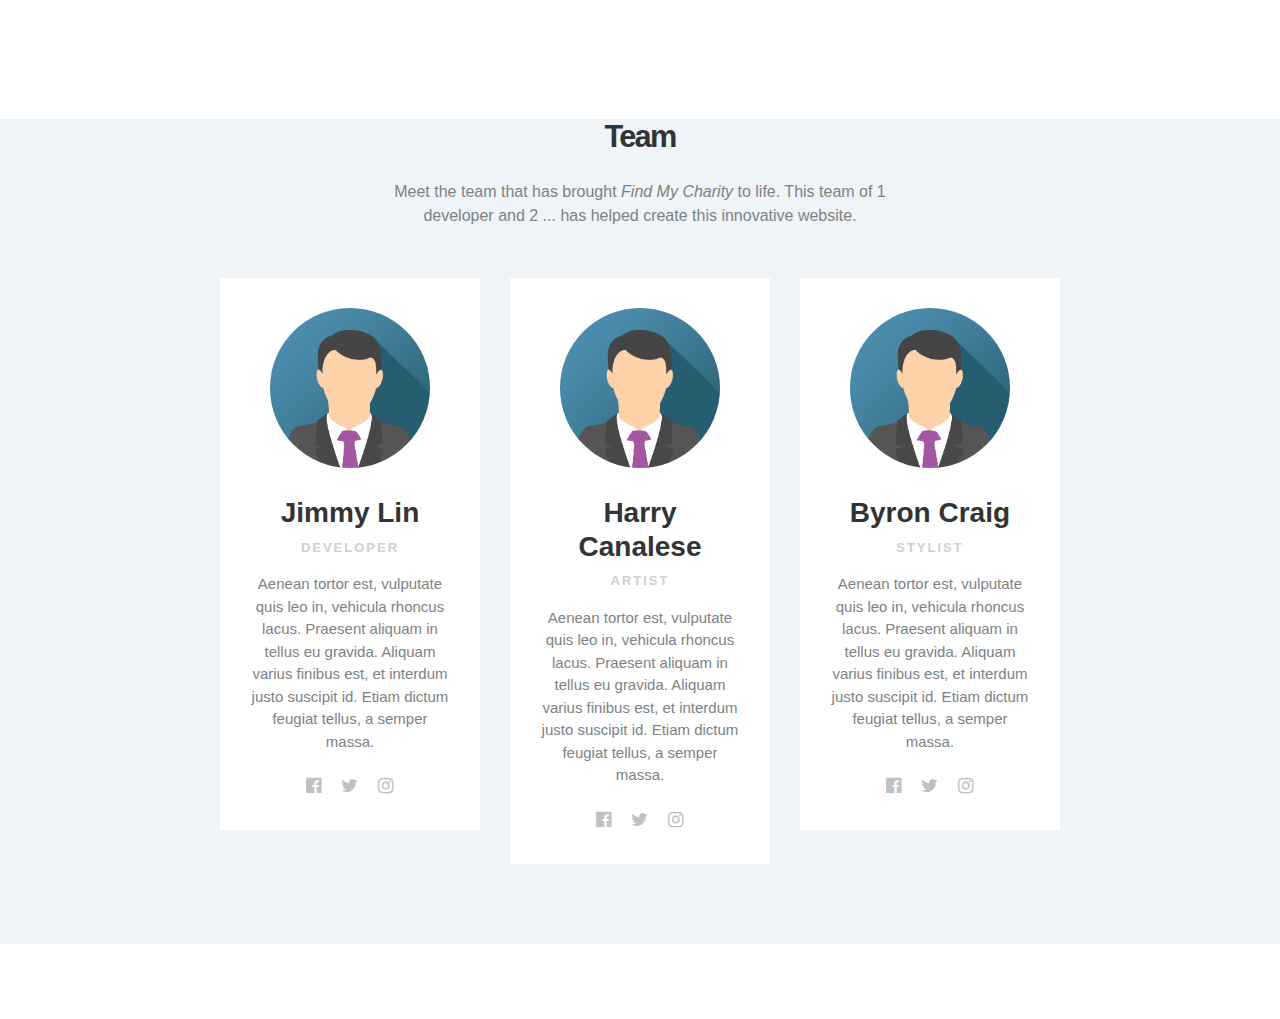
==== about_us.html @ 03f74d99 "updated" ====
<!DOCTYPE html>
<html lang="en">

<head>
    <meta charset="utf-8">
    <meta name="viewport" content="width=device-width, initial-scale=1.0, shrink-to-fit=no">
    <title>Find My Charity</title>
    <meta name="description" content="Look up local charities in your area with the click of a button! ">
    <link rel="icon" type="image/png" sizes="59x59" href="assets/img/circle-cropped.png">
    <link rel="icon" type="image/png" sizes="59x59" href="assets/img/circle-cropped.png">
    <link rel="icon" type="image/png" sizes="59x59" href="assets/img/circle-cropped.png">
    <link rel="icon" type="image/png" sizes="59x59" href="assets/img/circle-cropped.png">
    <link rel="icon" type="image/png" sizes="59x59" href="assets/img/circle-cropped.png">
    <link rel="stylesheet" href="assets/bootstrap/css/bootstrap.min.css">
    <link rel="stylesheet" href="assets/fonts/font-awesome.min.css">
    <link rel="stylesheet" href="assets/css/Navigation-Clean.css">
    <link rel="stylesheet" href="assets/css/styles.css">
    <link rel="stylesheet" href="assets/css/Team-Boxed.css">
<!-- Global site tag (gtag.js) - Google Analytics -->
<script async src="https://www.googletagmanager.com/gtag/js?id=G-RFL9KMQYBG"></script>
<script>
  window.dataLayer = window.dataLayer || [];
  function gtag(){dataLayer.push(arguments);}
  gtag('js', new Date());

  gtag('config', 'G-RFL9KMQYBG');
</script>
<meta name=”keywords” content=”find my charity, Find my charity, charity, charity near me, charity searcher, https://jlin137-dev.github.io/, charities, help finding charities, what charities to donate to, how to donate to charity, charities near me, locate charity, located charities” />
</head>

<body>
    <section class="team-boxed">
        <div class="container">
            <div class="intro">
                <h1 class="text-center">Team </h1>
                <p class="text-center">Meet the team that has brought <em>Find My Charity</em> to life. This team of 1 developer and 2 ... has helped create this innovative website.</p>
            </div>
            <div class="row people">
                <div class="col-md-6 col-lg-4 item">
                    <div class="box"><img class="rounded-circle" src="assets/img/img_avatar.png">
                        <h3 class="name">Jimmy Lin</h3>
                        <p class="title">Developer</p>
                        <p class="description">Aenean tortor est, vulputate quis leo in, vehicula rhoncus lacus. Praesent aliquam in tellus eu gravida. Aliquam varius finibus est, et interdum justo suscipit id. Etiam dictum feugiat tellus, a semper massa. </p>
                        <div class="social"><a href="#"><i class="fa fa-facebook-official"></i></a><a href="#"><i class="fa fa-twitter"></i></a><a href="#"><i class="fa fa-instagram"></i></a></div>
                    </div>
                </div>
                <div class="col-md-6 col-lg-4 item">
                    <div class="box"><img class="rounded-circle" src="assets/img/img_avatar.png">
                        <h3 class="name">Harry Canalese</h3>
                        <p class="title">Artist</p>
                        <p class="description">Aenean tortor est, vulputate quis leo in, vehicula rhoncus lacus. Praesent aliquam in tellus eu gravida. Aliquam varius finibus est, et interdum justo suscipit id. Etiam dictum feugiat tellus, a semper massa. </p>
                        <div class="social"><a href="#"><i class="fa fa-facebook-official"></i></a><a href="#"><i class="fa fa-twitter"></i></a><a href="#"><i class="fa fa-instagram"></i></a></div>
                    </div>
                </div>
                <div class="col-md-6 col-lg-4 item">
                    <div class="box"><img class="rounded-circle" src="assets/img/img_avatar.png">
                        <h3 class="name">Byron Craig</h3>
                        <p class="title">Stylist</p>
                        <p class="description">Aenean tortor est, vulputate quis leo in, vehicula rhoncus lacus. Praesent aliquam in tellus eu gravida. Aliquam varius finibus est, et interdum justo suscipit id. Etiam dictum feugiat tellus, a semper massa. </p>
                        <div class="social"><a href="#"><i class="fa fa-facebook-official"></i></a><a href="#"><i class="fa fa-twitter"></i></a><a href="#"><i class="fa fa-instagram"></i></a></div>
                    </div>
                </div>
            </div>
        </div>
    </section>
    <script src="assets/js/jquery.min.js"></script>
    <script src="assets/bootstrap/js/bootstrap.min.js"></script>
    <script src="assets/js/index.js"></script>
</body>

</html>
---- assets/css/Navigation-Clean.css ----
.navigation-clean {
  background: #fff;
  padding-top: .75rem;
  padding-bottom: .75rem;
  color: #333;
  border-radius: 0;
  box-shadow: none;
  border: none;
  margin-bottom: 0;
}

@media (min-width:768px) {
  .navigation-clean {
    padding-top: 1rem;
    padding-bottom: 1rem;
  }
}

.navigation-clean .navbar-brand {
  font-weight: bold;
  color: inherit;
}

.navigation-clean .navbar-brand:hover {
  color: #222;
}

.navigation-clean .navbar-toggler {
  border-color: #ddd;
}

.navigation-clean .navbar-toggler:hover, .navigation-clean .navbar-toggler:focus {
  background: none;
}

.navigation-clean .navbar-toggler {
  color: #888;
}

.navigation-clean .navbar-collapse, .navigation-clean .form-inline {
  border-top-color: #ddd;
}

.navigation-clean.navbar-light .navbar-nav .nav-link.active, .navigation-clean.navbar-light .navbar-nav .nav-link.active:focus, .navigation-clean.navbar-light .navbar-nav .nav-link.active:hover {
  color: #8f8f8f;
  box-shadow: none;
  background: none;
  pointer-events: none;
}

.navigation-clean.navbar .navbar-nav .nav-link {
  padding-left: 18px;
  padding-right: 18px;
}

.navigation-clean.navbar-light .navbar-nav .nav-link {
  color: #465765;
}

.navigation-clean.navbar-light .navbar-nav .nav-link:focus, .navigation-clean.navbar-light .navbar-nav .nav-link:hover {
  color: #37434d !important;
  background-color: transparent;
}

.navigation-clean .navbar-nav > li > .dropdown-menu {
  margin-top: -5px;
  box-shadow: none;
  background-color: #fff;
  border-radius: 2px;
}

.navigation-clean .dropdown-menu .dropdown-item:focus, .navigation-clean .dropdown-menu .dropdown-item {
  line-height: 2;
  color: #37434d;
}

.navigation-clean .dropdown-menu .dropdown-item:focus, .navigation-clean .dropdown-menu .dropdown-item:hover {
  background: #eee;
  color: inherit;
}

.clock {
  position: absolute;
  top: 50%;
  left: 50%;
  transform: translateX(-50%) translateY(-50%);
  color: white;
  font-size: 60px;
  font-family: Calibri;
  letter-spacing: 7px;
}
---- assets/css/styles.css ----
html, body {
  font-family: 'Montserrat Alternates', sans-serif;
  color: #FFFFFF;
  width: 100%;
  max-width: 100%;
  height: 100%;
  padding: 0;
  margin: 0;
}

*, *:before, *:after {
  -webkit-tap-highlight-color: transparent;
  -webkit-tap-highlight-color: rgba(0,0,0,0);
  user-select: none;
  -webkit-user-select: none;
  -khtml-user-select: none;
  -moz-user-select: none;
  -ms-user-select: none;
  -o-user-select: none;
  box-sizing: border-box;
  -webkit-box-sizing: border-box;
  padding: 0;
  margin: 0;
}

a, a:visited, a:hover {
  color: inherit;
  text-decoration: none;
}

main {
  -webkit-animation: fadein linear 2s 1;
  -moz-animation: fadein linear 2s 1;
  -o-animation: fadein linear 2s 1;
  -ms-animation: fadein linear 2s 1;
  animation: fadein 2s 1;
  position: absolute;
  top: 0;
  left: 0;
  margin: 0 auto;
  padding: 0 26px;
  width: 100%;
  height: 100%;
  background: rgba(154,57,163,1);
  background: -moz-linear-gradient(-45deg, rgba(154,57,163,1) 0%, rgba(65,103,168,1) 100%);
  background: -webkit-gradient(left top, right bottom, color-stop(0%, rgba(154,57,163,1)), color-stop(100%, rgba(65,103,168,1)));
  background: -webkit-linear-gradient(-45deg, rgba(154,57,163,1) 0%, rgba(65,103,168,1) 100%);
  background: -o-linear-gradient(-45deg, rgba(154,57,163,1) 0%, rgba(65,103,168,1) 100%);
  background: -ms-linear-gradient(-45deg, rgba(154,57,163,1) 0%, rgba(65,103,168,1) 100%);
  background: linear-gradient(135deg, rgba(154,57,163,1) 0%, rgba(65,103,168,1) 100%);
  filter: progid:DXImageTransform.Microsoft.gradient( startColorstr='#9a39a3', endColorstr='#4167a8', GradientType=1 );
}

h1 {
  display: block;
  margin: 0 auto 25px auto;
  text-align: center;
  font-size: 1.92em;
  font-weight: 600;
  letter-spacing: -0.055em;
}

h2 {
  display: block;
  margin: 0 auto 60px auto;
  text-align: center;
  font-weight: 400;
  font-size: 1.25em;
  letter-spacing: -0.015em;
}

.container {
  position: relative;
  margin: calc(75px + 2vh + 2vw) auto 0 auto;
  padding: 0;
  width: 100%;
  max-width: 840px;
}

.search-box {
  -webkit-animation: floatin linear 1s 1;
  -moz-animation: floatin linear 1s 1;
  -o-animation: floatin linear 1s 1;
  -ms-animation: floatin linear 1s 1;
  animation: floatin 1s 1;
  position: relative;
  width: 100%;
  max-width: 360px;
  height: 60px;
  border-radius: 120px;
  margin: 0 auto;
}

.search-icon, .go-icon {
  position: absolute;
  top: 0;
  height: 60px;
  width: 86px;
  line-height: 61px;
  text-align: center;
}

.search-icon {
  left: 0;
  pointer-events: none;
  font-size: 1.22em;
  will-change: transform;
  transform: rotate(0deg);
  -webkit-transform: rotate(0deg);
  -moz-transform: rotate(0deg);
  -o-transform: rotate(0deg);
  transform-origin: center center;
  -webkit-transform-origin: center center;
  -moz-transform-origin: center center;
  -o-transform-origin: center center;
  transition: transform 400ms 220ms cubic-bezier(0.190, 1.000, 0.220, 1.000);
  -webkit-transition: transform 400ms 220ms cubic-bezier(0.190, 1.000, 0.220, 1.000);
  -moz-transition: transform 400ms 220ms cubic-bezier(0.190, 1.000, 0.220, 1.000);
  -o-transition: transform 400ms 220ms cubic-bezier(0.190, 1.000, 0.220, 1.000);
}

.si-rotate {
  transform: rotate(45deg);
  -webkit-transform: rotate(45deg);
  -moz-transform: rotate(45deg);
  -o-transform: rotate(0deg);
}

.go-icon {
  right: 0;
  pointer-events: none;
  font-size: 1.38em;
  will-change: opacity;
  cursor: default;
  opacity: 0;
  transform: rotate(45deg);
  -webkit-transform: rotate(45deg);
  -moz-transform: rotate(45deg);
  -o-transform: rotate(45deg);
  transition: opacity 190ms ease-out, transform 260ms cubic-bezier(0.190, 1.000, 0.220, 1.000);
  -webkit-transition: opacity 190ms ease-out, transform 260ms cubic-bezier(0.190, 1.000, 0.220, 1.000);
  -moz-transition: opacity 190ms ease-out, transform 260ms cubic-bezier(0.190, 1.000, 0.220, 1.000);
  -o-transition: opacity 190ms ease-out, transform 260ms cubic-bezier(0.190, 1.000, 0.220, 1.000);
}

.go-in {
  opacity: 1;
  pointer-events: all;
  cursor: pointer;
  transform: rotate(0);
  -webkit-transform: rotate(0);
  -moz-transform: rotate(0);
  -o-transform: rotate(0);
  transition: opacity 190ms ease-out, transform 260ms 20ms cubic-bezier(0.190, 1.000, 0.220, 1.000);
  -webkit-transition: opacity 190ms ease-out, transform 260ms 20ms cubic-bezier(0.190, 1.000, 0.220, 1.000);
  -moz-transition: opacity 190ms ease-out, transform 260ms 20ms cubic-bezier(0.190, 1.000, 0.220, 1.000);
  -o-transition: opacity 190ms ease-out, transform 260ms 20ms cubic-bezier(0.190, 1.000, 0.220, 1.000);
}

.search-border {
  display: block;
  width: 100%;
  max-width: 360px;
  height: 60px;
}

.border {
  fill: none;
  stroke: #FFFFFF;
  stroke-width: 5;
  stroke-miterlimit: 10;
}

.border {
  stroke-dasharray: 740;
  stroke-dashoffset: 0;
  transition: stroke-dashoffset 400ms cubic-bezier(0.600, 0.040, 0.735, 0.990);
  -webkit-transition: stroke-dashoffset 400ms cubic-bezier(0.600, 0.040, 0.735, 0.990);
  -moz-transition: stroke-dashoffset 400ms cubic-bezier(0.600, 0.040, 0.735, 0.990);
  -o-transition: stroke-dashoffset 400ms cubic-bezier(0.600, 0.040, 0.735, 0.990);
}

.border-searching .border {
  stroke-dasharray: 740;
  stroke-dashoffset: 459;
  transition: stroke-dashoffset 650ms cubic-bezier(0.755, 0.150, 0.205, 1.000);
  -webkit-transition: stroke-dashoffset 650ms cubic-bezier(0.755, 0.150, 0.205, 1.000);
  -moz-transition: stroke-dashoffset 650ms cubic-bezier(0.755, 0.150, 0.205, 1.000);
  -o-transition: stroke-dashoffset 650ms cubic-bezier(0.755, 0.150, 0.205, 1.000);
}

#search {
  font-family: 'Montserrat Alternates', sans-serif;
  position: absolute;
  top: 0;
  left: 0;
  width: 100%;
  height: 100%;
  border-radius: 120px;
  border: none;
  background: rgba(255,255,255,0);
  padding: 0 68px 0 68px;
  color: #FFFFFF;
  font-size: 1.32em;
  font-weight: 400;
  letter-spacing: -0.015em;
  outline: none;
}

#search::-webkit-input-placeholder {
  color: #FFFFFF;
}

#search::-moz-placeholder {
  color: #FFFFFF;
}

#search:-ms-input-placeholder {
  color: #FFFFFF;
}

#search:-moz-placeholder {
  color: #FFFFFF;
}

#search::-moz-selection {
  color: #FFFFFF;
  background: rgba(0,0,0,0.25);
}

#search::selection {
  color: #FFFFFF;
  background: rgba(0,0,0,0.25);
}

.title {
  font-size: 5em;
}

@keyframes fadein {
  from {
    opacity: 0;
  }
  to {
    opacity: 1;
  }
}

@keyframes floatin {
  from {
    top: 150px;
  }
  to {
    top: 0px;
  }
}

#logo {
  width: 10vh;
}
---- assets/css/Team-Boxed.css ----
.team-boxed {
  color: #313437;
  background-color: #eef4f7;
}

.team-boxed p {
  color: #7d8285;
}

.team-boxed h2 {
  font-weight: bold;
  margin-bottom: 40px;
  padding-top: 40px;
  color: inherit;
}

@media (max-width:767px) {
  .team-boxed h2 {
    margin-bottom: 25px;
    padding-top: 25px;
    font-size: 24px;
  }
}

.team-boxed .intro {
  font-size: 16px;
  max-width: 500px;
  margin: 0 auto;
}

.team-boxed .intro p {
  margin-bottom: 0;
}

.team-boxed .people {
  padding: 50px 0;
}

.team-boxed .item {
  text-align: center;
}

.team-boxed .item .box {
  text-align: center;
  padding: 30px;
  background-color: #fff;
  margin-bottom: 30px;
}

.team-boxed .item .name {
  font-weight: bold;
  margin-top: 28px;
  margin-bottom: 8px;
  color: inherit;
}

.team-boxed .item .title {
  text-transform: uppercase;
  font-weight: bold;
  color: #d0d0d0;
  letter-spacing: 2px;
  font-size: 13px;
}

.team-boxed .item .description {
  font-size: 15px;
  margin-top: 15px;
  margin-bottom: 20px;
}

.team-boxed .item img {
  max-width: 160px;
}

.team-boxed .social {
  font-size: 18px;
  color: #a2a8ae;
}

.team-boxed .social a {
  color: inherit;
  margin: 0 10px;
  display: inline-block;
  opacity: 0.7;
}

.team-boxed .social a:hover {
  opacity: 1;
}
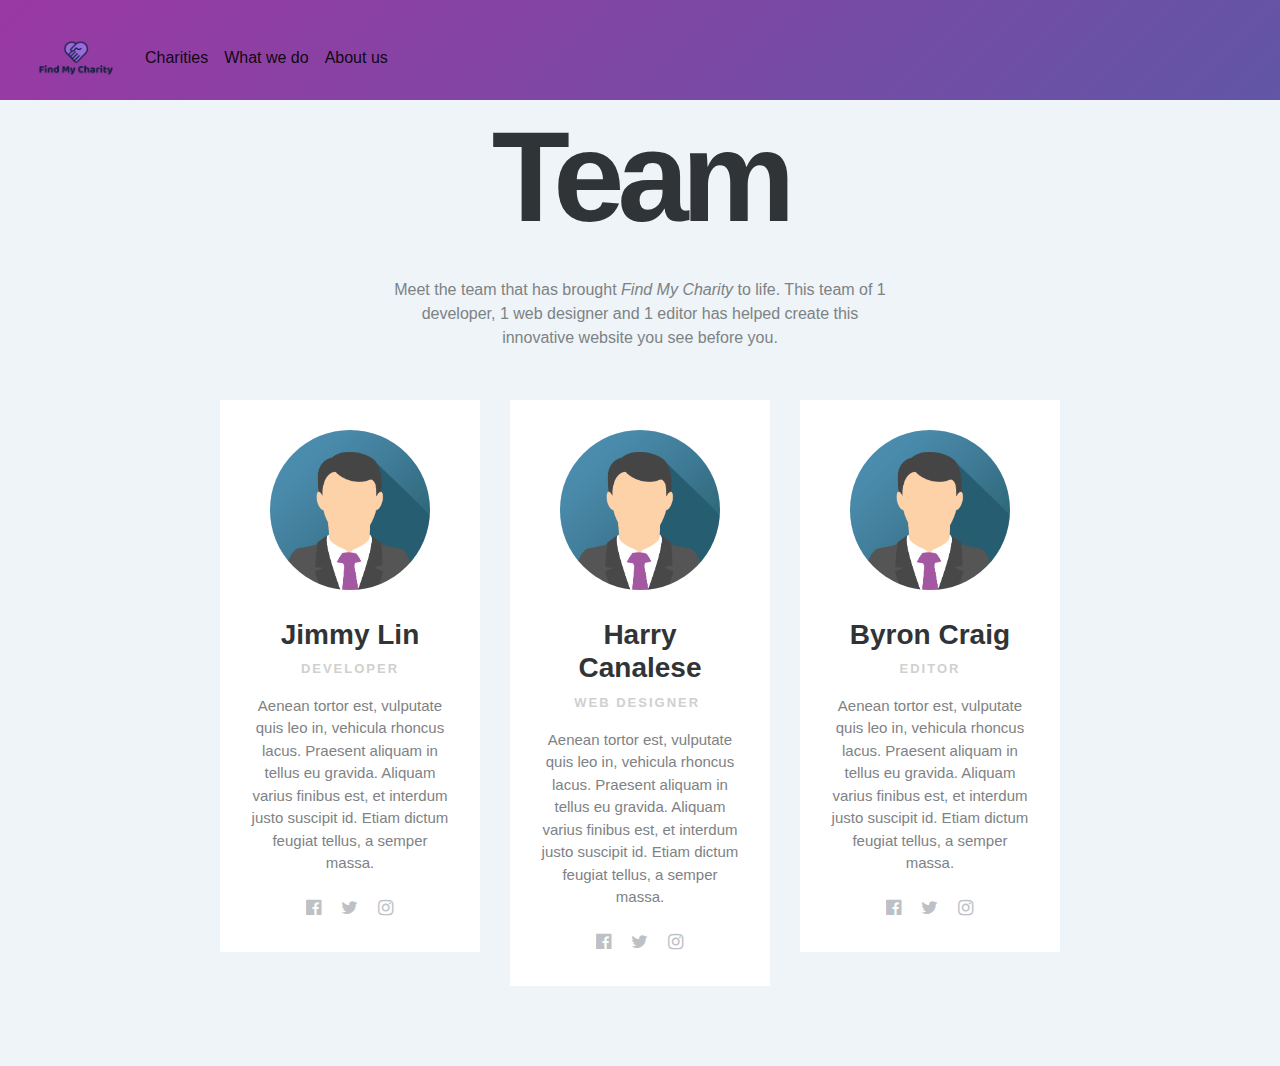
==== commit 1bb55a0e: "added to template of charties page and fixed up clock" ====
--- a/about_us.html
+++ b/about_us.html
@@ -5,7 +5,7 @@
     <meta charset="utf-8">
     <meta name="viewport" content="width=device-width, initial-scale=1.0, shrink-to-fit=no">
     <title>Find My Charity</title>
-    <meta name="description" content="Look up local charities in your area with the click of a button! ">
+    <meta name="description" content="Look up charities with the click of a button! Discover charities, support charities and learn how you can help!">
     <link rel="icon" type="image/png" sizes="59x59" href="assets/img/circle-cropped.png">
     <link rel="icon" type="image/png" sizes="59x59" href="assets/img/circle-cropped.png">
     <link rel="icon" type="image/png" sizes="59x59" href="assets/img/circle-cropped.png">
@@ -13,9 +13,7 @@
     <link rel="icon" type="image/png" sizes="59x59" href="assets/img/circle-cropped.png">
     <link rel="stylesheet" href="assets/bootstrap/css/bootstrap.min.css">
     <link rel="stylesheet" href="assets/fonts/font-awesome.min.css">
-    <link rel="stylesheet" href="assets/css/Navigation-Clean.css">
-    <link rel="stylesheet" href="assets/css/styles.css">
-    <link rel="stylesheet" href="assets/css/Team-Boxed.css">
+    <link rel="stylesheet" href="assets/css/styles.min.css">
 <!-- Global site tag (gtag.js) - Google Analytics -->
 <script async src="https://www.googletagmanager.com/gtag/js?id=G-RFL9KMQYBG"></script>
 <script>
@@ -28,12 +26,22 @@
 <meta name=”keywords” content=”find my charity, Find my charity, charity, charity near me, charity searcher, https://jlin137-dev.github.io/, charities, help finding charities, what charities to donate to, how to donate to charity, charities near me, locate charity, located charities” />
 </head>
 
-<body>
+<body><nav class="navbar navbar-light navbar-expand-md" style="z-index:101;">
+    <div class="container-fluid"><a class="navbar-brand" href="#"><img id="logo" src="assets/img/logo.png" /></a><button data-toggle="collapse" data-target="#navcol-1" class="navbar-toggler"><span class="sr-only">Toggle navigation</span><span class="navbar-toggler-icon"></span></button>
+        <div class="collapse navbar-collapse" id="navcol-1">
+            <ul class="navbar-nav">
+                <li class="nav-item"><a class="nav-link active" href="#">Charities</a></li>
+                <li class="nav-item"><a class="nav-link active" href="#">What we do</a></li>
+                <li class="nav-item active"><a class="nav-link" href="about_us.html">About us</a></li>
+            </ul>
+        </div>
+    </div>
+</nav>
     <section class="team-boxed">
         <div class="container">
             <div class="intro">
-                <h1 class="text-center">Team </h1>
-                <p class="text-center">Meet the team that has brought <em>Find My Charity</em> to life. This team of 1 developer and 2 ... has helped create this innovative website.</p>
+                <h1 class="text-center" id="center-text">Team </h1>
+                <p class="text-center">Meet the team that has brought <em>Find My Charity</em> to life. This team of 1 developer, 1 web designer and 1 editor has helped create this innovative website you see before you.</p>
             </div>
             <div class="row people">
                 <div class="col-md-6 col-lg-4 item">
@@ -47,7 +55,7 @@
                 <div class="col-md-6 col-lg-4 item">
                     <div class="box"><img class="rounded-circle" src="assets/img/img_avatar.png">
                         <h3 class="name">Harry Canalese</h3>
-                        <p class="title">Artist</p>
+                        <p class="title">Web DESIGNER&nbsp;</p>
                         <p class="description">Aenean tortor est, vulputate quis leo in, vehicula rhoncus lacus. Praesent aliquam in tellus eu gravida. Aliquam varius finibus est, et interdum justo suscipit id. Etiam dictum feugiat tellus, a semper massa. </p>
                         <div class="social"><a href="#"><i class="fa fa-facebook-official"></i></a><a href="#"><i class="fa fa-twitter"></i></a><a href="#"><i class="fa fa-instagram"></i></a></div>
                     </div>
@@ -55,17 +63,17 @@
                 <div class="col-md-6 col-lg-4 item">
                     <div class="box"><img class="rounded-circle" src="assets/img/img_avatar.png">
                         <h3 class="name">Byron Craig</h3>
-                        <p class="title">Stylist</p>
+                        <p class="title">Editor</p>
                         <p class="description">Aenean tortor est, vulputate quis leo in, vehicula rhoncus lacus. Praesent aliquam in tellus eu gravida. Aliquam varius finibus est, et interdum justo suscipit id. Etiam dictum feugiat tellus, a semper massa. </p>
                         <div class="social"><a href="#"><i class="fa fa-facebook-official"></i></a><a href="#"><i class="fa fa-twitter"></i></a><a href="#"><i class="fa fa-instagram"></i></a></div>
                     </div>
                 </div>
             </div>
         </div>
-    </section>
+    </section><main style="z-index:100;"></main>
     <script src="assets/js/jquery.min.js"></script>
     <script src="assets/bootstrap/js/bootstrap.min.js"></script>
-    <script src="assets/js/index.js"></script>
+    <script src="assets/js/script.min.js"></script>
 </body>
 
 </html>--- a/assets/css/styles.min.css
+++ b/assets/css/styles.min.css
@@ -0,0 +1 @@
+.highlight-phone{color:#313437;background-color:#eef4f7;padding:50px 0 55px;overflow:hidden}.highlight-phone p,.team-boxed p{color:#7d8285}.highlight-phone h2{font-weight:700;margin-bottom:35px;line-height:1.5;padding-top:0;margin-top:0;color:inherit}.highlight-phone .intro{font-size:18px;max-width:500px;line-height:1.5}.highlight-phone .intro p{margin-bottom:35px}.highlight-phone .intro .btn{padding:16px 32px;border:none;background:0 0;box-shadow:none;text-shadow:none;opacity:.9;text-transform:uppercase;font-weight:700;font-size:13px;letter-spacing:.4px;line-height:1}.highlight-phone .intro .btn:hover,.team-boxed .social a:hover{opacity:1}.highlight-phone .intro .btn:active{transform:translateY(1px)}.highlight-phone .intro .btn-primary{background-color:#055ada;color:#fff}.highlight-phone .phone-mockup{position:relative;max-width:260px;margin-top:-30px;margin-bottom:-230px;transform:rotate(-15deg)}.highlight-phone .phone-mockup img.device{width:100%;height:auto}.highlight-phone .phone-mockup .screen{position:absolute;width:94%;height:91%;top:1%;left:3%;border:1px solid #444;border-radius:20px;overflow:hidden;background:url(../../assets/img/screen-content-phone.jpg) center/cover;z-index:-1}.highlight-phone .phone-mockup .screen:before{content:'';background-color:#fff;position:absolute;width:70%;height:140%;top:-6%;right:-60%;transform:rotate(-19deg);opacity:.2}#center-text{font-size:8em}.navigation-clean{background:#fff;padding-top:.75rem;padding-bottom:.75rem;color:#333;border-radius:0;box-shadow:none;border:none;margin-bottom:0}@media (min-width:768px){.navigation-clean{padding-top:1rem;padding-bottom:1rem}}.navigation-clean .navbar-brand{font-weight:700;color:inherit}.navigation-clean .navbar-brand:hover{color:#222}.navigation-clean .navbar-toggler{border-color:#ddd;color:#888}.navigation-clean .navbar-toggler:focus,.navigation-clean .navbar-toggler:hover{background:0 0}.navigation-clean .form-inline,.navigation-clean .navbar-collapse{border-top-color:#ddd}.navigation-clean.navbar-light .navbar-nav .nav-link.active,.navigation-clean.navbar-light .navbar-nav .nav-link.active:focus,.navigation-clean.navbar-light .navbar-nav .nav-link.active:hover{color:#8f8f8f;box-shadow:none;background:0 0;pointer-events:none}.navigation-clean.navbar .navbar-nav .nav-link{padding-left:18px;padding-right:18px}.navigation-clean.navbar-light .navbar-nav .nav-link{color:#465765}.navigation-clean.navbar-light .navbar-nav .nav-link:focus,.navigation-clean.navbar-light .navbar-nav .nav-link:hover{color:#37434d!important;background-color:transparent}.navigation-clean .navbar-nav>li>.dropdown-menu{margin-top:-5px;box-shadow:none;background-color:#fff;border-radius:2px}.navigation-clean .dropdown-menu .dropdown-item,.navigation-clean .dropdown-menu .dropdown-item:focus{line-height:2;color:#37434d}.navigation-clean .dropdown-menu .dropdown-item:focus,.navigation-clean .dropdown-menu .dropdown-item:hover{background:#eee;color:inherit}.clock{white-space:nowrap;position:absolute;top:10%;left:90%;transform:translateX(-50%) translateY(-50%);color:#fff;font-size:3em;font-family:Calibri;letter-spacing:7px}body,html{font-family:'Montserrat Alternates',sans-serif;color:#fff;width:100%;max-width:100%;height:100%;padding:0;margin:0}*,:after,:before{-webkit-tap-highlight-color:transparent;-webkit-tap-highlight-color:transparent;user-select:none;-webkit-user-select:none;-khtml-user-select:none;-moz-user-select:none;-ms-user-select:none;-o-user-select:none;box-sizing:border-box;-webkit-box-sizing:border-box;padding:0;margin:0}a,a:hover,a:visited{color:inherit;text-decoration:none}main{-webkit-animation:2s linear fadein;-moz-animation:2s linear fadein;-o-animation:2s linear fadein;-ms-animation:fadein linear 2s 1;animation:2s fadein;position:absolute;top:0;left:0;margin:0 auto;padding:0 26px;width:100%;height:100%;background:#9a39a3;background:-moz-linear-gradient(-45deg,#9a39a3 0,#4167a8 100%);background:-webkit-gradient(left top,right bottom,color-stop(0,#9a39a3),color-stop(100%,#4167a8));background:-webkit-linear-gradient(-45deg,#9a39a3 0,#4167a8 100%);background:-o-linear-gradient(-45deg,#9a39a3 0,#4167a8 100%);background:-ms-linear-gradient(-45deg,#9a39a3 0,#4167a8 100%);background:linear-gradient(135deg,#9a39a3 0,#4167a8 100%)}h1{display:block;margin:0 auto 25px;text-align:center;font-size:1.92em;font-weight:600;letter-spacing:-.055em}h2{display:block;margin:0 auto 60px;text-align:center;font-weight:400;font-size:1.25em;letter-spacing:-.015em}.container{position:relative;margin:calc(75px + 2vh + 2vw) auto 0;padding:0;width:100%;max-width:840px}.search-box{-webkit-animation:1s linear floatin;-moz-animation:1s linear floatin;-o-animation:1s linear floatin;-ms-animation:floatin linear 1s 1;animation:1s floatin;position:relative;width:100%;max-width:360px;height:60px;border-radius:120px;margin:0 auto}.go-icon,.search-icon{position:absolute;top:0;height:60px;width:86px;line-height:61px;text-align:center}.search-icon{left:0;pointer-events:none;font-size:1.22em;will-change:transform;transform:rotate(0);-webkit-transform:rotate(0);-moz-transform:rotate(0);-o-transform:rotate(0);transform-origin:center center;-webkit-transform-origin:center center;-moz-transform-origin:center center;-o-transform-origin:center center;transition:transform .4s cubic-bezier(.19,1,.22,1) 220ms;-webkit-transition:transform .4s cubic-bezier(.19,1,.22,1) 220ms;-moz-transition:transform .4s cubic-bezier(.19,1,.22,1) 220ms;-o-transition:transform .4s cubic-bezier(.19,1,.22,1) 220ms}.si-rotate{transform:rotate(45deg);-webkit-transform:rotate(45deg);-moz-transform:rotate(45deg);-o-transform:rotate(0)}.go-icon{right:0;pointer-events:none;font-size:1.38em;will-change:opacity;cursor:default;opacity:0;transform:rotate(45deg);-webkit-transform:rotate(45deg);-moz-transform:rotate(45deg);-o-transform:rotate(45deg);transition:opacity 190ms ease-out,transform 260ms cubic-bezier(.19,1,.22,1);-webkit-transition:opacity 190ms ease-out,transform 260ms cubic-bezier(.19,1,.22,1);-moz-transition:opacity 190ms ease-out,transform 260ms cubic-bezier(.19,1,.22,1);-o-transition:opacity 190ms ease-out,transform 260ms cubic-bezier(.19,1,.22,1)}.go-in{opacity:1;pointer-events:all;cursor:pointer;transform:rotate(0);-webkit-transform:rotate(0);-moz-transform:rotate(0);-o-transform:rotate(0);transition:opacity 190ms ease-out,transform 260ms cubic-bezier(.19,1,.22,1) 20ms;-webkit-transition:opacity 190ms ease-out,transform 260ms cubic-bezier(.19,1,.22,1) 20ms;-moz-transition:opacity 190ms ease-out,transform 260ms cubic-bezier(.19,1,.22,1) 20ms;-o-transition:opacity 190ms ease-out,transform 260ms cubic-bezier(.19,1,.22,1) 20ms}.search-border{display:block;width:100%;max-width:360px;height:60px}.border{fill:none;stroke:#fff;stroke-width:5;stroke-miterlimit:10;stroke-dasharray:740;stroke-dashoffset:0;transition:stroke-dashoffset .4s cubic-bezier(.6,.040,.735,.99);-webkit-transition:stroke-dashoffset .4s cubic-bezier(.6,.040,.735,.99);-moz-transition:stroke-dashoffset .4s cubic-bezier(.6,.040,.735,.99);-o-transition:stroke-dashoffset .4s cubic-bezier(.6,.040,.735,.99)}.border-searching .border{stroke-dasharray:740;stroke-dashoffset:459;transition:stroke-dashoffset 650ms cubic-bezier(.755,.15,.205,1);-webkit-transition:stroke-dashoffset 650ms cubic-bezier(.755,.15,.205,1);-moz-transition:stroke-dashoffset 650ms cubic-bezier(.755,.15,.205,1);-o-transition:stroke-dashoffset 650ms cubic-bezier(.755,.15,.205,1)}#search{font-family:'Montserrat Alternates',sans-serif;position:absolute;top:0;left:0;width:100%;height:100%;border-radius:120px;border:none;background:rgba(255,255,255,0);padding:0 68px;color:#fff;font-size:1.32em;font-weight:400;letter-spacing:-.015em;outline:0}#search::-webkit-input-placeholder{color:#fff}#search::-moz-placeholder{color:#fff}#search:-ms-input-placeholder{color:#fff}#search:-moz-placeholder{color:#fff}#search::-moz-selection{color:#fff;background:rgba(0,0,0,.25)}#search::selection{color:#fff;background:rgba(0,0,0,.25)}.title{font-size:5em}@keyframes fadein{from{opacity:0}to{opacity:1}}@keyframes floatin{from{top:150px}to{top:0}}#logo{width:10vh}.team-boxed{z-index:101;position:relative;top:-15vh;color:#313437;background-color:#eef4f7}.team-boxed h2{font-weight:700;margin-bottom:40px;padding-top:40px;color:inherit}@media (max-width:767px){.highlight-phone{text-align:center}.highlight-phone .intro{max-width:none}.team-boxed h2{margin-bottom:25px;padding-top:25px;font-size:24px}}.team-boxed .intro{position:relative;font-size:16px;max-width:500px;margin:0 auto}.team-boxed .intro p{margin-bottom:0}.team-boxed .people{padding:50px 0}.team-boxed .item{text-align:center}.team-boxed .item .box{text-align:center;padding:30px;background-color:#fff;margin-bottom:30px}.team-boxed .item .name{font-weight:700;margin-top:28px;margin-bottom:8px;color:inherit}.team-boxed .item .title{text-transform:uppercase;font-weight:700;color:#d0d0d0;letter-spacing:2px;font-size:13px}.team-boxed .item .description{font-size:15px;margin-top:15px;margin-bottom:20px}.team-boxed .item img{max-width:160px}.team-boxed .social{font-size:18px;color:#a2a8ae}.team-boxed .social a{color:inherit;margin:0 10px;display:inline-block;opacity:.7}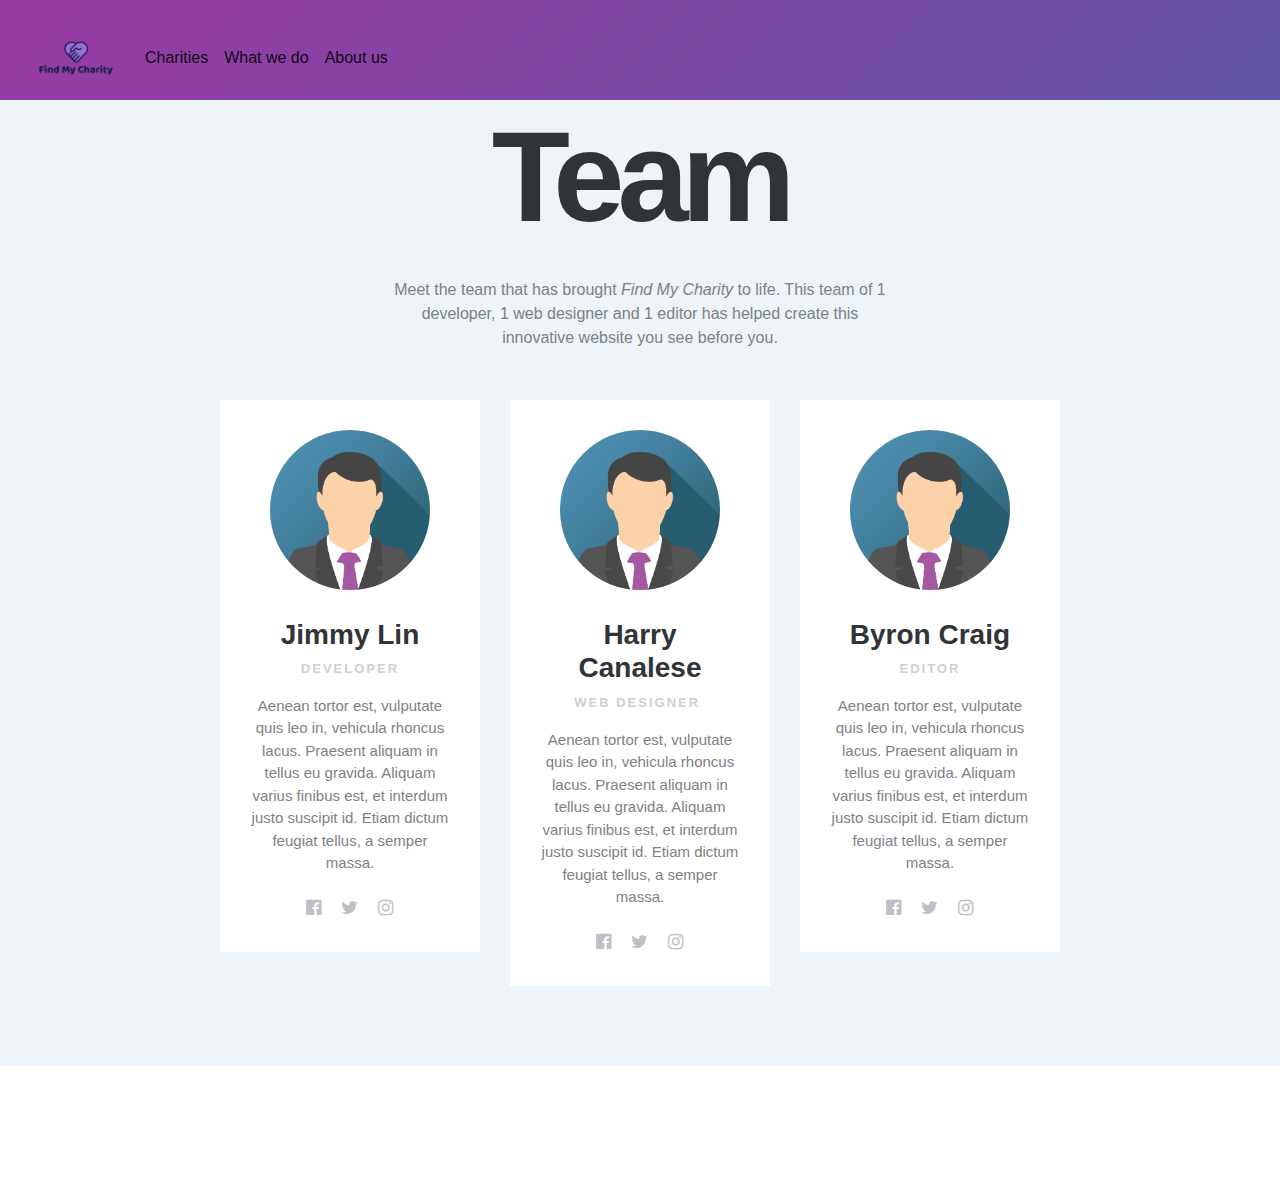
==== commit aa198d39: "updated" ====
--- a/about_us.html
+++ b/about_us.html
@@ -1,20 +1,4 @@
-<!DOCTYPE html>
-<html lang="en">
-
-<head>
-    <meta charset="utf-8">
-    <meta name="viewport" content="width=device-width, initial-scale=1.0, shrink-to-fit=no">
-    <title>Find My Charity</title>
-    <meta name="description" content="Look up charities with the click of a button! Discover charities, support charities and learn how you can help!">
-    <link rel="icon" type="image/png" sizes="59x59" href="assets/img/circle-cropped.png">
-    <link rel="icon" type="image/png" sizes="59x59" href="assets/img/circle-cropped.png">
-    <link rel="icon" type="image/png" sizes="59x59" href="assets/img/circle-cropped.png">
-    <link rel="icon" type="image/png" sizes="59x59" href="assets/img/circle-cropped.png">
-    <link rel="icon" type="image/png" sizes="59x59" href="assets/img/circle-cropped.png">
-    <link rel="stylesheet" href="assets/bootstrap/css/bootstrap.min.css">
-    <link rel="stylesheet" href="assets/fonts/font-awesome.min.css">
-    <link rel="stylesheet" href="assets/css/styles.min.css">
-<!-- Global site tag (gtag.js) - Google Analytics -->
+<!DOCTYPE html><html lang="en"><head><meta charset="utf-8"><meta name="viewport" content="width=device-width, initial-scale=1.0, shrink-to-fit=no"><title>Find My Charity</title><meta name="description" content="Look up charities with the click of a button! Discover charities, support charities and learn how you can help!"><link rel="icon" type="image/png" sizes="59x59" href="assets/img/circle-cropped.png"><link rel="icon" type="image/png" sizes="59x59" href="assets/img/circle-cropped.png"><link rel="icon" type="image/png" sizes="59x59" href="assets/img/circle-cropped.png"><link rel="icon" type="image/png" sizes="59x59" href="assets/img/circle-cropped.png"><link rel="icon" type="image/png" sizes="59x59" href="assets/img/circle-cropped.png"><link rel="stylesheet" href="https://cdnjs.cloudflare.com/ajax/libs/twitter-bootstrap/4.6.0/css/bootstrap.min.css"><link rel="stylesheet" href="https://cdnjs.cloudflare.com/ajax/libs/font-awesome/4.7.0/css/font-awesome.min.css"><link rel="stylesheet" href="assets/css/styles.min.css"><!-- Global site tag (gtag.js) - Google Analytics -->
 <script async src="https://www.googletagmanager.com/gtag/js?id=G-RFL9KMQYBG"></script>
 <script>
   window.dataLayer = window.dataLayer || [];
@@ -24,9 +8,7 @@
   gtag('config', 'G-RFL9KMQYBG');
 </script>
 <meta name=”keywords” content=”find my charity, Find my charity, charity, charity near me, charity searcher, https://jlin137-dev.github.io/, charities, help finding charities, what charities to donate to, how to donate to charity, charities near me, locate charity, located charities” />
-</head>
-
-<body><nav class="navbar navbar-light navbar-expand-md" style="z-index:101;">
+</head><body><nav class="navbar navbar-light navbar-expand-md" style="z-index:101;">
     <div class="container-fluid"><a class="navbar-brand" href="#"><img id="logo" src="assets/img/logo.png" /></a><button data-toggle="collapse" data-target="#navcol-1" class="navbar-toggler"><span class="sr-only">Toggle navigation</span><span class="navbar-toggler-icon"></span></button>
         <div class="collapse navbar-collapse" id="navcol-1">
             <ul class="navbar-nav">
@@ -36,44 +18,4 @@
             </ul>
         </div>
     </div>
-</nav>
-    <section class="team-boxed">
-        <div class="container">
-            <div class="intro">
-                <h1 class="text-center" id="center-text">Team </h1>
-                <p class="text-center">Meet the team that has brought <em>Find My Charity</em> to life. This team of 1 developer, 1 web designer and 1 editor has helped create this innovative website you see before you.</p>
-            </div>
-            <div class="row people">
-                <div class="col-md-6 col-lg-4 item">
-                    <div class="box"><img class="rounded-circle" src="assets/img/img_avatar.png">
-                        <h3 class="name">Jimmy Lin</h3>
-                        <p class="title">Developer</p>
-                        <p class="description">Aenean tortor est, vulputate quis leo in, vehicula rhoncus lacus. Praesent aliquam in tellus eu gravida. Aliquam varius finibus est, et interdum justo suscipit id. Etiam dictum feugiat tellus, a semper massa. </p>
-                        <div class="social"><a href="#"><i class="fa fa-facebook-official"></i></a><a href="#"><i class="fa fa-twitter"></i></a><a href="#"><i class="fa fa-instagram"></i></a></div>
-                    </div>
-                </div>
-                <div class="col-md-6 col-lg-4 item">
-                    <div class="box"><img class="rounded-circle" src="assets/img/img_avatar.png">
-                        <h3 class="name">Harry Canalese</h3>
-                        <p class="title">Web DESIGNER&nbsp;</p>
-                        <p class="description">Aenean tortor est, vulputate quis leo in, vehicula rhoncus lacus. Praesent aliquam in tellus eu gravida. Aliquam varius finibus est, et interdum justo suscipit id. Etiam dictum feugiat tellus, a semper massa. </p>
-                        <div class="social"><a href="#"><i class="fa fa-facebook-official"></i></a><a href="#"><i class="fa fa-twitter"></i></a><a href="#"><i class="fa fa-instagram"></i></a></div>
-                    </div>
-                </div>
-                <div class="col-md-6 col-lg-4 item">
-                    <div class="box"><img class="rounded-circle" src="assets/img/img_avatar.png">
-                        <h3 class="name">Byron Craig</h3>
-                        <p class="title">Editor</p>
-                        <p class="description">Aenean tortor est, vulputate quis leo in, vehicula rhoncus lacus. Praesent aliquam in tellus eu gravida. Aliquam varius finibus est, et interdum justo suscipit id. Etiam dictum feugiat tellus, a semper massa. </p>
-                        <div class="social"><a href="#"><i class="fa fa-facebook-official"></i></a><a href="#"><i class="fa fa-twitter"></i></a><a href="#"><i class="fa fa-instagram"></i></a></div>
-                    </div>
-                </div>
-            </div>
-        </div>
-    </section><main style="z-index:100;"></main>
-    <script src="assets/js/jquery.min.js"></script>
-    <script src="assets/bootstrap/js/bootstrap.min.js"></script>
-    <script src="assets/js/script.min.js"></script>
-</body>
-
-</html>+</nav><!-- Start: Team Boxed --><section class="team-boxed"><div class="container"><!-- Start: Intro --><div class="intro"><h1 class="text-center" id="center-text">Team </h1><p class="text-center">Meet the team that has brought <em>Find My Charity</em> to life. This team of 1 developer, 1 web designer and 1 editor has helped create this innovative website you see before you.</p></div><!-- End: Intro --><!-- Start: People --><div class="row people"><div class="col-md-6 col-lg-4 item"><div class="box"><img class="rounded-circle" src="assets/img/img_avatar.png"><h3 class="name">Jimmy Lin</h3><p class="title">Developer</p><p class="description">Aenean tortor est, vulputate quis leo in, vehicula rhoncus lacus. Praesent aliquam in tellus eu gravida. Aliquam varius finibus est, et interdum justo suscipit id. Etiam dictum feugiat tellus, a semper massa. </p><div class="social"><a href="#"><i class="fa fa-facebook-official"></i></a><a href="#"><i class="fa fa-twitter"></i></a><a href="#"><i class="fa fa-instagram"></i></a></div></div></div><div class="col-md-6 col-lg-4 item"><div class="box"><img class="rounded-circle" src="assets/img/img_avatar.png"><h3 class="name">Harry Canalese</h3><p class="title">Web DESIGNER&nbsp;</p><p class="description">Aenean tortor est, vulputate quis leo in, vehicula rhoncus lacus. Praesent aliquam in tellus eu gravida. Aliquam varius finibus est, et interdum justo suscipit id. Etiam dictum feugiat tellus, a semper massa. </p><div class="social"><a href="#"><i class="fa fa-facebook-official"></i></a><a href="#"><i class="fa fa-twitter"></i></a><a href="#"><i class="fa fa-instagram"></i></a></div></div></div><div class="col-md-6 col-lg-4 item"><div class="box"><img class="rounded-circle" src="assets/img/img_avatar.png"><h3 class="name">Byron Craig</h3><p class="title">Editor</p><p class="description">Aenean tortor est, vulputate quis leo in, vehicula rhoncus lacus. Praesent aliquam in tellus eu gravida. Aliquam varius finibus est, et interdum justo suscipit id. Etiam dictum feugiat tellus, a semper massa. </p><div class="social"><a href="#"><i class="fa fa-facebook-official"></i></a><a href="#"><i class="fa fa-twitter"></i></a><a href="#"><i class="fa fa-instagram"></i></a></div></div></div></div><!-- End: People --></div></section><!-- End: Team Boxed --><main style="z-index:100;"></main><script src="https://cdnjs.cloudflare.com/ajax/libs/jquery/3.6.0/jquery.min.js"></script><script src="https://cdnjs.cloudflare.com/ajax/libs/twitter-bootstrap/4.6.0/js/bootstrap.bundle.min.js"></script><script src="assets/js/script.min.js"></script></body></html>--- a/assets/css/styles.min.css
+++ b/assets/css/styles.min.css
@@ -1 +1 @@
-.highlight-phone{color:#313437;background-color:#eef4f7;padding:50px 0 55px;overflow:hidden}.highlight-phone p,.team-boxed p{color:#7d8285}.highlight-phone h2{font-weight:700;margin-bottom:35px;line-height:1.5;padding-top:0;margin-top:0;color:inherit}.highlight-phone .intro{font-size:18px;max-width:500px;line-height:1.5}.highlight-phone .intro p{margin-bottom:35px}.highlight-phone .intro .btn{padding:16px 32px;border:none;background:0 0;box-shadow:none;text-shadow:none;opacity:.9;text-transform:uppercase;font-weight:700;font-size:13px;letter-spacing:.4px;line-height:1}.highlight-phone .intro .btn:hover,.team-boxed .social a:hover{opacity:1}.highlight-phone .intro .btn:active{transform:translateY(1px)}.highlight-phone .intro .btn-primary{background-color:#055ada;color:#fff}.highlight-phone .phone-mockup{position:relative;max-width:260px;margin-top:-30px;margin-bottom:-230px;transform:rotate(-15deg)}.highlight-phone .phone-mockup img.device{width:100%;height:auto}.highlight-phone .phone-mockup .screen{position:absolute;width:94%;height:91%;top:1%;left:3%;border:1px solid #444;border-radius:20px;overflow:hidden;background:url(../../assets/img/screen-content-phone.jpg) center/cover;z-index:-1}.highlight-phone .phone-mockup .screen:before{content:'';background-color:#fff;position:absolute;width:70%;height:140%;top:-6%;right:-60%;transform:rotate(-19deg);opacity:.2}#center-text{font-size:8em}.navigation-clean{background:#fff;padding-top:.75rem;padding-bottom:.75rem;color:#333;border-radius:0;box-shadow:none;border:none;margin-bottom:0}@media (min-width:768px){.navigation-clean{padding-top:1rem;padding-bottom:1rem}}.navigation-clean .navbar-brand{font-weight:700;color:inherit}.navigation-clean .navbar-brand:hover{color:#222}.navigation-clean .navbar-toggler{border-color:#ddd;color:#888}.navigation-clean .navbar-toggler:focus,.navigation-clean .navbar-toggler:hover{background:0 0}.navigation-clean .form-inline,.navigation-clean .navbar-collapse{border-top-color:#ddd}.navigation-clean.navbar-light .navbar-nav .nav-link.active,.navigation-clean.navbar-light .navbar-nav .nav-link.active:focus,.navigation-clean.navbar-light .navbar-nav .nav-link.active:hover{color:#8f8f8f;box-shadow:none;background:0 0;pointer-events:none}.navigation-clean.navbar .navbar-nav .nav-link{padding-left:18px;padding-right:18px}.navigation-clean.navbar-light .navbar-nav .nav-link{color:#465765}.navigation-clean.navbar-light .navbar-nav .nav-link:focus,.navigation-clean.navbar-light .navbar-nav .nav-link:hover{color:#37434d!important;background-color:transparent}.navigation-clean .navbar-nav>li>.dropdown-menu{margin-top:-5px;box-shadow:none;background-color:#fff;border-radius:2px}.navigation-clean .dropdown-menu .dropdown-item,.navigation-clean .dropdown-menu .dropdown-item:focus{line-height:2;color:#37434d}.navigation-clean .dropdown-menu .dropdown-item:focus,.navigation-clean .dropdown-menu .dropdown-item:hover{background:#eee;color:inherit}.clock{white-space:nowrap;position:absolute;top:10%;left:90%;transform:translateX(-50%) translateY(-50%);color:#fff;font-size:3em;font-family:Calibri;letter-spacing:7px}body,html{font-family:'Montserrat Alternates',sans-serif;color:#fff;width:100%;max-width:100%;height:100%;padding:0;margin:0}*,:after,:before{-webkit-tap-highlight-color:transparent;-webkit-tap-highlight-color:transparent;user-select:none;-webkit-user-select:none;-khtml-user-select:none;-moz-user-select:none;-ms-user-select:none;-o-user-select:none;box-sizing:border-box;-webkit-box-sizing:border-box;padding:0;margin:0}a,a:hover,a:visited{color:inherit;text-decoration:none}main{-webkit-animation:2s linear fadein;-moz-animation:2s linear fadein;-o-animation:2s linear fadein;-ms-animation:fadein linear 2s 1;animation:2s fadein;position:absolute;top:0;left:0;margin:0 auto;padding:0 26px;width:100%;height:100%;background:#9a39a3;background:-moz-linear-gradient(-45deg,#9a39a3 0,#4167a8 100%);background:-webkit-gradient(left top,right bottom,color-stop(0,#9a39a3),color-stop(100%,#4167a8));background:-webkit-linear-gradient(-45deg,#9a39a3 0,#4167a8 100%);background:-o-linear-gradient(-45deg,#9a39a3 0,#4167a8 100%);background:-ms-linear-gradient(-45deg,#9a39a3 0,#4167a8 100%);background:linear-gradient(135deg,#9a39a3 0,#4167a8 100%)}h1{display:block;margin:0 auto 25px;text-align:center;font-size:1.92em;font-weight:600;letter-spacing:-.055em}h2{display:block;margin:0 auto 60px;text-align:center;font-weight:400;font-size:1.25em;letter-spacing:-.015em}.container{position:relative;margin:calc(75px + 2vh + 2vw) auto 0;padding:0;width:100%;max-width:840px}.search-box{-webkit-animation:1s linear floatin;-moz-animation:1s linear floatin;-o-animation:1s linear floatin;-ms-animation:floatin linear 1s 1;animation:1s floatin;position:relative;width:100%;max-width:360px;height:60px;border-radius:120px;margin:0 auto}.go-icon,.search-icon{position:absolute;top:0;height:60px;width:86px;line-height:61px;text-align:center}.search-icon{left:0;pointer-events:none;font-size:1.22em;will-change:transform;transform:rotate(0);-webkit-transform:rotate(0);-moz-transform:rotate(0);-o-transform:rotate(0);transform-origin:center center;-webkit-transform-origin:center center;-moz-transform-origin:center center;-o-transform-origin:center center;transition:transform .4s cubic-bezier(.19,1,.22,1) 220ms;-webkit-transition:transform .4s cubic-bezier(.19,1,.22,1) 220ms;-moz-transition:transform .4s cubic-bezier(.19,1,.22,1) 220ms;-o-transition:transform .4s cubic-bezier(.19,1,.22,1) 220ms}.si-rotate{transform:rotate(45deg);-webkit-transform:rotate(45deg);-moz-transform:rotate(45deg);-o-transform:rotate(0)}.go-icon{right:0;pointer-events:none;font-size:1.38em;will-change:opacity;cursor:default;opacity:0;transform:rotate(45deg);-webkit-transform:rotate(45deg);-moz-transform:rotate(45deg);-o-transform:rotate(45deg);transition:opacity 190ms ease-out,transform 260ms cubic-bezier(.19,1,.22,1);-webkit-transition:opacity 190ms ease-out,transform 260ms cubic-bezier(.19,1,.22,1);-moz-transition:opacity 190ms ease-out,transform 260ms cubic-bezier(.19,1,.22,1);-o-transition:opacity 190ms ease-out,transform 260ms cubic-bezier(.19,1,.22,1)}.go-in{opacity:1;pointer-events:all;cursor:pointer;transform:rotate(0);-webkit-transform:rotate(0);-moz-transform:rotate(0);-o-transform:rotate(0);transition:opacity 190ms ease-out,transform 260ms cubic-bezier(.19,1,.22,1) 20ms;-webkit-transition:opacity 190ms ease-out,transform 260ms cubic-bezier(.19,1,.22,1) 20ms;-moz-transition:opacity 190ms ease-out,transform 260ms cubic-bezier(.19,1,.22,1) 20ms;-o-transition:opacity 190ms ease-out,transform 260ms cubic-bezier(.19,1,.22,1) 20ms}.search-border{display:block;width:100%;max-width:360px;height:60px}.border{fill:none;stroke:#fff;stroke-width:5;stroke-miterlimit:10;stroke-dasharray:740;stroke-dashoffset:0;transition:stroke-dashoffset .4s cubic-bezier(.6,.040,.735,.99);-webkit-transition:stroke-dashoffset .4s cubic-bezier(.6,.040,.735,.99);-moz-transition:stroke-dashoffset .4s cubic-bezier(.6,.040,.735,.99);-o-transition:stroke-dashoffset .4s cubic-bezier(.6,.040,.735,.99)}.border-searching .border{stroke-dasharray:740;stroke-dashoffset:459;transition:stroke-dashoffset 650ms cubic-bezier(.755,.15,.205,1);-webkit-transition:stroke-dashoffset 650ms cubic-bezier(.755,.15,.205,1);-moz-transition:stroke-dashoffset 650ms cubic-bezier(.755,.15,.205,1);-o-transition:stroke-dashoffset 650ms cubic-bezier(.755,.15,.205,1)}#search{font-family:'Montserrat Alternates',sans-serif;position:absolute;top:0;left:0;width:100%;height:100%;border-radius:120px;border:none;background:rgba(255,255,255,0);padding:0 68px;color:#fff;font-size:1.32em;font-weight:400;letter-spacing:-.015em;outline:0}#search::-webkit-input-placeholder{color:#fff}#search::-moz-placeholder{color:#fff}#search:-ms-input-placeholder{color:#fff}#search:-moz-placeholder{color:#fff}#search::-moz-selection{color:#fff;background:rgba(0,0,0,.25)}#search::selection{color:#fff;background:rgba(0,0,0,.25)}.title{font-size:5em}@keyframes fadein{from{opacity:0}to{opacity:1}}@keyframes floatin{from{top:150px}to{top:0}}#logo{width:10vh}.team-boxed{z-index:101;position:relative;top:-15vh;color:#313437;background-color:#eef4f7}.team-boxed h2{font-weight:700;margin-bottom:40px;padding-top:40px;color:inherit}@media (max-width:767px){.highlight-phone{text-align:center}.highlight-phone .intro{max-width:none}.team-boxed h2{margin-bottom:25px;padding-top:25px;font-size:24px}}.team-boxed .intro{position:relative;font-size:16px;max-width:500px;margin:0 auto}.team-boxed .intro p{margin-bottom:0}.team-boxed .people{padding:50px 0}.team-boxed .item{text-align:center}.team-boxed .item .box{text-align:center;padding:30px;background-color:#fff;margin-bottom:30px}.team-boxed .item .name{font-weight:700;margin-top:28px;margin-bottom:8px;color:inherit}.team-boxed .item .title{text-transform:uppercase;font-weight:700;color:#d0d0d0;letter-spacing:2px;font-size:13px}.team-boxed .item .description{font-size:15px;margin-top:15px;margin-bottom:20px}.team-boxed .item img{max-width:160px}.team-boxed .social{font-size:18px;color:#a2a8ae}.team-boxed .social a{color:inherit;margin:0 10px;display:inline-block;opacity:.7}+.highlight-phone{color:#313437;background-color:#eef4f7;padding:50px 0 55px;overflow:hidden}.highlight-phone p,.team-boxed p{color:#7d8285}.highlight-phone h2{font-weight:700;margin-bottom:35px;line-height:1.5;padding-top:0;margin-top:0;color:inherit}.highlight-phone .intro{font-size:18px;max-width:500px;line-height:1.5}.highlight-phone .intro p{margin-bottom:35px}.highlight-phone .intro .btn{padding:16px 32px;border:none;background:0 0;box-shadow:none;text-shadow:none;opacity:.9;text-transform:uppercase;font-weight:700;font-size:13px;letter-spacing:.4px;line-height:1}.highlight-phone .intro .btn:hover,.team-boxed .social a:hover{opacity:1}.highlight-phone .intro .btn:active{transform:translateY(1px)}.highlight-phone .intro .btn-primary{background-color:#055ada;color:#fff}.highlight-phone .phone-mockup{position:relative;max-width:260px;margin-top:-30px;margin-bottom:-230px;transform:rotate(-15deg)}.highlight-phone .phone-mockup img.device{width:100%;height:auto}.highlight-phone .phone-mockup .screen{position:absolute;width:94%;height:91%;top:1%;left:3%;border:1px solid #444;border-radius:20px;overflow:hidden;background:url(../../assets/img/screen-content-phone.jpg) center/cover;z-index:-1}.highlight-phone .phone-mockup .screen:before{content:'';background-color:#fff;position:absolute;width:70%;height:140%;top:-6%;right:-60%;transform:rotate(-19deg);opacity:.2}#center-text{font-size:8em}.navigation-clean{background:#fff;padding-top:.75rem;padding-bottom:.75rem;color:#333;border-radius:0;box-shadow:none;border:none;margin-bottom:0}@media (min-width:768px){.navigation-clean{padding-top:1rem;padding-bottom:1rem}}.navigation-clean .navbar-brand{font-weight:700;color:inherit}.navigation-clean .navbar-brand:hover{color:#222}.navigation-clean .navbar-toggler{border-color:#ddd;color:#888}.navigation-clean .navbar-toggler:focus,.navigation-clean .navbar-toggler:hover{background:0 0}.navigation-clean .form-inline,.navigation-clean .navbar-collapse{border-top-color:#ddd}.navigation-clean.navbar-light .navbar-nav .nav-link.active,.navigation-clean.navbar-light .navbar-nav .nav-link.active:focus,.navigation-clean.navbar-light .navbar-nav .nav-link.active:hover{color:#8f8f8f;box-shadow:none;background:0 0;pointer-events:none}.navigation-clean.navbar .navbar-nav .nav-link{padding-left:18px;padding-right:18px}.navigation-clean.navbar-light .navbar-nav .nav-link{color:#465765}.navigation-clean.navbar-light .navbar-nav .nav-link:focus,.navigation-clean.navbar-light .navbar-nav .nav-link:hover{color:#37434d!important;background-color:transparent}.navigation-clean .navbar-nav>li>.dropdown-menu{margin-top:-5px;box-shadow:none;background-color:#fff;border-radius:2px}.navigation-clean .dropdown-menu .dropdown-item,.navigation-clean .dropdown-menu .dropdown-item:focus{line-height:2;color:#37434d}.navigation-clean .dropdown-menu .dropdown-item:focus,.navigation-clean .dropdown-menu .dropdown-item:hover{background:#eee;color:inherit}.clock{white-space:nowrap;position:absolute;top:10%;left:90%;transform:translateX(-50%) translateY(-50%);color:#fff;font-size:3em;font-family:Calibri;letter-spacing:7px}body,html{font-family:'Montserrat Alternates',sans-serif;color:#fff;width:100%;max-width:100%;height:auto!important;padding:0;margin:0}*,:after,:before{-webkit-tap-highlight-color:transparent;-webkit-tap-highlight-color:transparent;user-select:none;-webkit-user-select:none;-khtml-user-select:none;-moz-user-select:none;-ms-user-select:none;-o-user-select:none;box-sizing:border-box;-webkit-box-sizing:border-box;padding:0;margin:0}a,a:hover,a:visited{color:inherit;text-decoration:none}main{-webkit-animation:2s linear fadein;-moz-animation:2s linear fadein;-o-animation:2s linear fadein;-ms-animation:fadein linear 2s 1;animation:2s fadein;position:absolute;top:0;left:0;margin:0 auto;padding:0 26px;width:100%;height:100%;background:-moz-linear-gradient(-45deg,#9a39a3 0,#4167a8 100%);background:-webkit-gradient(left top,right bottom,color-stop(0,#9a39a3),color-stop(100%,#4167a8));background:-webkit-linear-gradient(-45deg,#9a39a3 0,#4167a8 100%);background:-o-linear-gradient(-45deg,#9a39a3 0,#4167a8 100%);background:-ms-linear-gradient(-45deg,#9a39a3 0,#4167a8 100%);background:linear-gradient(135deg,#9a39a3 0,#4167a8 100%)}h1{display:block;margin:0 auto 25px;text-align:center;font-size:1.92em;font-weight:600;letter-spacing:-.055em}h2{display:block;margin:0 auto 60px;text-align:center;font-weight:400;font-size:1.25em;letter-spacing:-.015em}.container{position:relative;margin:calc(75px + 2vh + 2vw) auto 0;padding:0;width:100%;max-width:840px}.search-box{-webkit-animation:1s linear floatin;-moz-animation:1s linear floatin;-o-animation:1s linear floatin;-ms-animation:floatin linear 1s 1;animation:1s floatin;position:relative;width:100%;max-width:360px;height:60px;border-radius:120px;margin:0 auto}.go-icon,.search-icon{position:absolute;top:0;height:60px;width:86px;line-height:61px;text-align:center}.search-icon{left:0;pointer-events:none;font-size:1.22em;will-change:transform;transform:rotate(0);-webkit-transform:rotate(0);-moz-transform:rotate(0);-o-transform:rotate(0);transform-origin:center center;-webkit-transform-origin:center center;-moz-transform-origin:center center;-o-transform-origin:center center;transition:transform .4s cubic-bezier(.19,1,.22,1) 220ms;-webkit-transition:transform .4s cubic-bezier(.19,1,.22,1) 220ms;-moz-transition:transform .4s cubic-bezier(.19,1,.22,1) 220ms;-o-transition:transform .4s cubic-bezier(.19,1,.22,1) 220ms}.si-rotate{transform:rotate(45deg);-webkit-transform:rotate(45deg);-moz-transform:rotate(45deg);-o-transform:rotate(0)}.go-icon{right:0;pointer-events:none;font-size:1.38em;will-change:opacity;cursor:default;opacity:0;transform:rotate(45deg);-webkit-transform:rotate(45deg);-moz-transform:rotate(45deg);-o-transform:rotate(45deg);transition:opacity 190ms ease-out,transform 260ms cubic-bezier(.19,1,.22,1);-webkit-transition:opacity 190ms ease-out,transform 260ms cubic-bezier(.19,1,.22,1);-moz-transition:opacity 190ms ease-out,transform 260ms cubic-bezier(.19,1,.22,1);-o-transition:opacity 190ms ease-out,transform 260ms cubic-bezier(.19,1,.22,1)}.go-in{opacity:1;pointer-events:all;cursor:pointer;transform:rotate(0);-webkit-transform:rotate(0);-moz-transform:rotate(0);-o-transform:rotate(0);transition:opacity 190ms ease-out,transform 260ms cubic-bezier(.19,1,.22,1) 20ms;-webkit-transition:opacity 190ms ease-out,transform 260ms cubic-bezier(.19,1,.22,1) 20ms;-moz-transition:opacity 190ms ease-out,transform 260ms cubic-bezier(.19,1,.22,1) 20ms;-o-transition:opacity 190ms ease-out,transform 260ms cubic-bezier(.19,1,.22,1) 20ms}.search-border{display:block;width:100%;max-width:360px;height:60px}.border{fill:none;stroke:#fff;stroke-width:5;stroke-miterlimit:10;stroke-dasharray:740;stroke-dashoffset:0;transition:stroke-dashoffset .4s cubic-bezier(.6,.040,.735,.99);-webkit-transition:stroke-dashoffset .4s cubic-bezier(.6,.040,.735,.99);-moz-transition:stroke-dashoffset .4s cubic-bezier(.6,.040,.735,.99);-o-transition:stroke-dashoffset .4s cubic-bezier(.6,.040,.735,.99)}.border-searching .border{stroke-dasharray:740;stroke-dashoffset:459;transition:stroke-dashoffset 650ms cubic-bezier(.755,.15,.205,1);-webkit-transition:stroke-dashoffset 650ms cubic-bezier(.755,.15,.205,1);-moz-transition:stroke-dashoffset 650ms cubic-bezier(.755,.15,.205,1);-o-transition:stroke-dashoffset 650ms cubic-bezier(.755,.15,.205,1)}#search{font-family:'Montserrat Alternates',sans-serif;position:absolute;top:0;left:0;width:100%;height:100%;border-radius:120px;border:none;background:rgba(255,255,255,0);padding:0 68px;color:#fff;font-size:1.32em;font-weight:400;letter-spacing:-.015em;outline:0}#search::-webkit-input-placeholder{color:#fff}#search::-moz-placeholder{color:#fff}#search:-ms-input-placeholder{color:#fff}#search:-moz-placeholder{color:#fff}#search::-moz-selection{color:#fff;background:rgba(0,0,0,.25)}#search::selection{color:#fff;background:rgba(0,0,0,.25)}.title{font-size:5em}@keyframes fadein{from{opacity:0}to{opacity:1}}@keyframes floatin{from{top:150px}to{top:0}}#logo{width:10vh}.team-boxed{z-index:101;position:relative;top:-15vh;color:#313437;background-color:#eef4f7}.team-boxed h2{font-weight:700;margin-bottom:40px;padding-top:40px;color:inherit}@media (max-width:767px){.highlight-phone{text-align:center}.highlight-phone .intro{max-width:none}.team-boxed h2{margin-bottom:25px;padding-top:25px;font-size:24px}}.team-boxed .intro{position:relative;font-size:16px;max-width:500px;margin:0 auto}.team-boxed .intro p{margin-bottom:0}.team-boxed .people{padding:50px 0}.team-boxed .item{text-align:center}.team-boxed .item .box{text-align:center;padding:30px;background-color:#fff;margin-bottom:30px}.team-boxed .item .name{font-weight:700;margin-top:28px;margin-bottom:8px;color:inherit}.team-boxed .item .title{text-transform:uppercase;font-weight:700;color:#d0d0d0;letter-spacing:2px;font-size:13px}.team-boxed .item .description{font-size:15px;margin-top:15px;margin-bottom:20px}.team-boxed .item img{max-width:160px}.team-boxed .social{font-size:18px;color:#a2a8ae}.team-boxed .social a{color:inherit;margin:0 10px;display:inline-block;opacity:.7}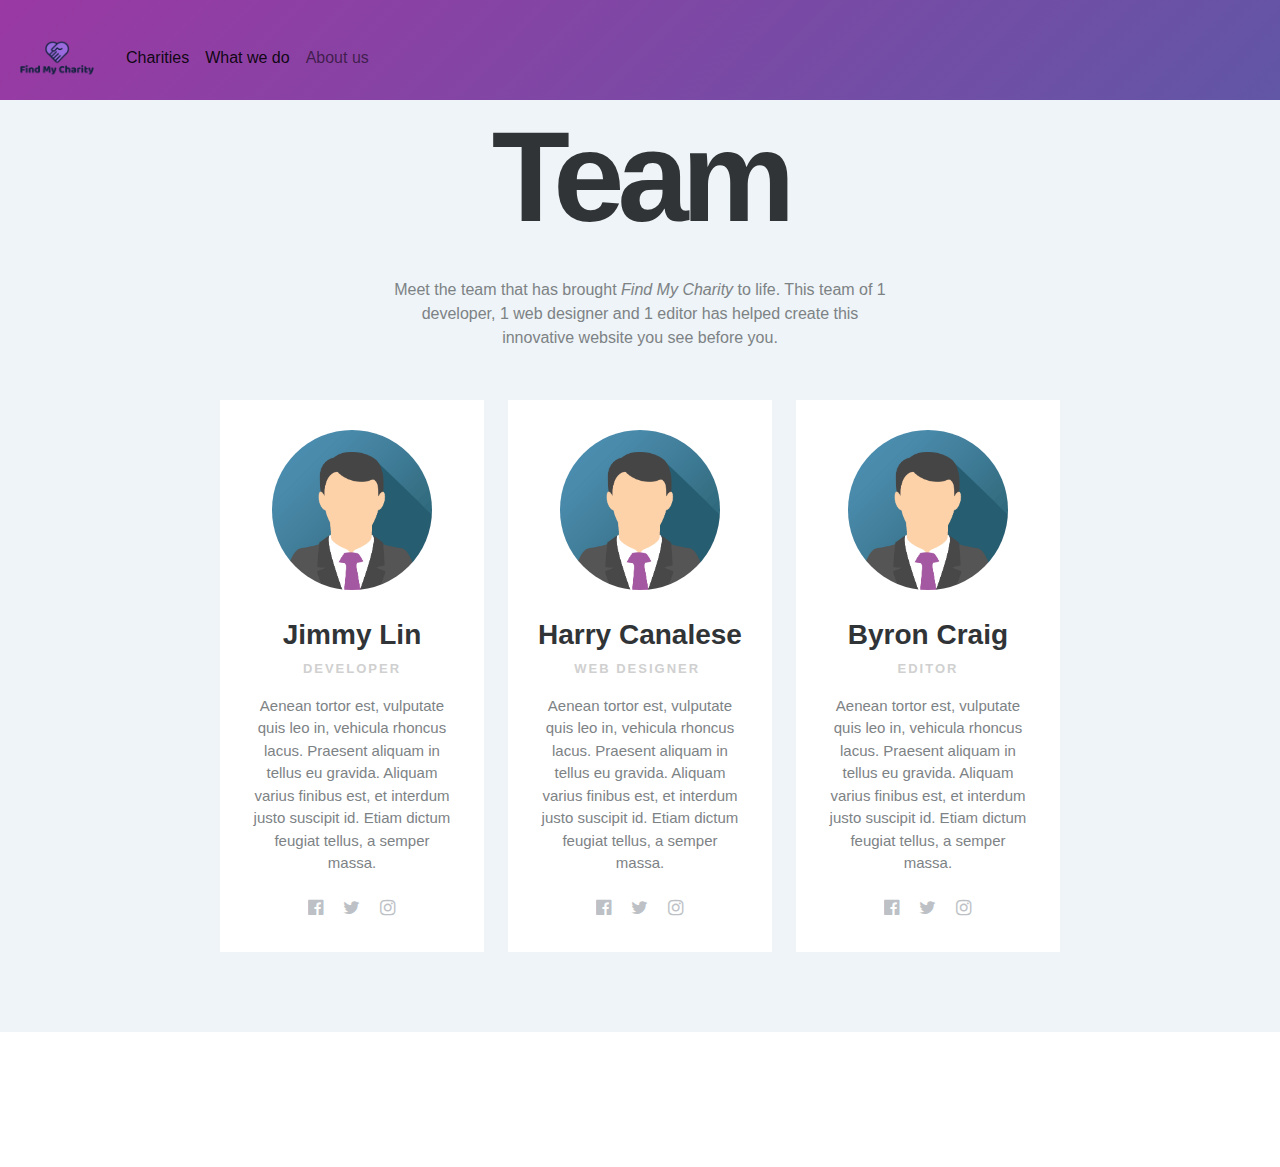
==== commit 3dc33cc7: "updated" ====
--- a/about_us.html
+++ b/about_us.html
@@ -1,4 +1,4 @@
-<!DOCTYPE html><html lang="en"><head><meta charset="utf-8"><meta name="viewport" content="width=device-width, initial-scale=1.0, shrink-to-fit=no"><title>Find My Charity</title><meta name="description" content="Look up charities with the click of a button! Discover charities, support charities and learn how you can help!"><link rel="icon" type="image/png" sizes="59x59" href="assets/img/circle-cropped.png"><link rel="icon" type="image/png" sizes="59x59" href="assets/img/circle-cropped.png"><link rel="icon" type="image/png" sizes="59x59" href="assets/img/circle-cropped.png"><link rel="icon" type="image/png" sizes="59x59" href="assets/img/circle-cropped.png"><link rel="icon" type="image/png" sizes="59x59" href="assets/img/circle-cropped.png"><link rel="stylesheet" href="https://cdnjs.cloudflare.com/ajax/libs/twitter-bootstrap/4.6.0/css/bootstrap.min.css"><link rel="stylesheet" href="https://cdnjs.cloudflare.com/ajax/libs/font-awesome/4.7.0/css/font-awesome.min.css"><link rel="stylesheet" href="assets/css/styles.min.css"><!-- Global site tag (gtag.js) - Google Analytics -->
+<!DOCTYPE html><html lang="en"><head><meta charset="utf-8"><meta name="viewport" content="width=device-width, initial-scale=1.0, shrink-to-fit=no"><title>Find My Charity</title><meta name="description" content="Look up charities with the click of a button! Discover charities, support charities and learn how you can help!"><link rel="icon" type="image/png" sizes="59x59" href="assets/img/circle-cropped.png"><link rel="icon" type="image/png" sizes="59x59" href="assets/img/circle-cropped.png"><link rel="icon" type="image/png" sizes="59x59" href="assets/img/circle-cropped.png"><link rel="icon" type="image/png" sizes="59x59" href="assets/img/circle-cropped.png"><link rel="icon" type="image/png" sizes="59x59" href="assets/img/circle-cropped.png"><link rel="stylesheet" href="assets/bootstrap/css/bootstrap.min.css"><link rel="stylesheet" href="assets/fonts/font-awesome.min.css"><link rel="stylesheet" href="assets/css/styles.min.css"><!-- Global site tag (gtag.js) - Google Analytics -->
 <script async src="https://www.googletagmanager.com/gtag/js?id=G-RFL9KMQYBG"></script>
 <script>
   window.dataLayer = window.dataLayer || [];
@@ -18,4 +18,4 @@
             </ul>
         </div>
     </div>
-</nav><!-- Start: Team Boxed --><section class="team-boxed"><div class="container"><!-- Start: Intro --><div class="intro"><h1 class="text-center" id="center-text">Team </h1><p class="text-center">Meet the team that has brought <em>Find My Charity</em> to life. This team of 1 developer, 1 web designer and 1 editor has helped create this innovative website you see before you.</p></div><!-- End: Intro --><!-- Start: People --><div class="row people"><div class="col-md-6 col-lg-4 item"><div class="box"><img class="rounded-circle" src="assets/img/img_avatar.png"><h3 class="name">Jimmy Lin</h3><p class="title">Developer</p><p class="description">Aenean tortor est, vulputate quis leo in, vehicula rhoncus lacus. Praesent aliquam in tellus eu gravida. Aliquam varius finibus est, et interdum justo suscipit id. Etiam dictum feugiat tellus, a semper massa. </p><div class="social"><a href="#"><i class="fa fa-facebook-official"></i></a><a href="#"><i class="fa fa-twitter"></i></a><a href="#"><i class="fa fa-instagram"></i></a></div></div></div><div class="col-md-6 col-lg-4 item"><div class="box"><img class="rounded-circle" src="assets/img/img_avatar.png"><h3 class="name">Harry Canalese</h3><p class="title">Web DESIGNER&nbsp;</p><p class="description">Aenean tortor est, vulputate quis leo in, vehicula rhoncus lacus. Praesent aliquam in tellus eu gravida. Aliquam varius finibus est, et interdum justo suscipit id. Etiam dictum feugiat tellus, a semper massa. </p><div class="social"><a href="#"><i class="fa fa-facebook-official"></i></a><a href="#"><i class="fa fa-twitter"></i></a><a href="#"><i class="fa fa-instagram"></i></a></div></div></div><div class="col-md-6 col-lg-4 item"><div class="box"><img class="rounded-circle" src="assets/img/img_avatar.png"><h3 class="name">Byron Craig</h3><p class="title">Editor</p><p class="description">Aenean tortor est, vulputate quis leo in, vehicula rhoncus lacus. Praesent aliquam in tellus eu gravida. Aliquam varius finibus est, et interdum justo suscipit id. Etiam dictum feugiat tellus, a semper massa. </p><div class="social"><a href="#"><i class="fa fa-facebook-official"></i></a><a href="#"><i class="fa fa-twitter"></i></a><a href="#"><i class="fa fa-instagram"></i></a></div></div></div></div><!-- End: People --></div></section><!-- End: Team Boxed --><main style="z-index:100;"></main><script src="https://cdnjs.cloudflare.com/ajax/libs/jquery/3.6.0/jquery.min.js"></script><script src="https://cdnjs.cloudflare.com/ajax/libs/twitter-bootstrap/4.6.0/js/bootstrap.bundle.min.js"></script><script src="assets/js/script.min.js"></script></body></html>+</nav><section class="team-boxed"><div class="container"><div class="intro"><h1 class="text-center" id="center-text">Team </h1><p class="text-center">Meet the team that has brought <em>Find My Charity</em> to life. This team of 1 developer, 1 web designer and 1 editor has helped create this innovative website you see before you.</p></div><div class="row people"><div class="col-md-6 col-lg-4 item"><div class="box"><img class="rounded-circle" src="assets/img/img_avatar.png"><h3 class="name">Jimmy Lin</h3><p class="title">Developer</p><p class="description">Aenean tortor est, vulputate quis leo in, vehicula rhoncus lacus. Praesent aliquam in tellus eu gravida. Aliquam varius finibus est, et interdum justo suscipit id. Etiam dictum feugiat tellus, a semper massa. </p><div class="social"><a href="#"><i class="fa fa-facebook-official"></i></a><a href="#"><i class="fa fa-twitter"></i></a><a href="#"><i class="fa fa-instagram"></i></a></div></div></div><div class="col-md-6 col-lg-4 item"><div class="box"><img class="rounded-circle" src="assets/img/img_avatar.png"><h3 class="name">Harry Canalese</h3><p class="title">Web DESIGNER&nbsp;</p><p class="description">Aenean tortor est, vulputate quis leo in, vehicula rhoncus lacus. Praesent aliquam in tellus eu gravida. Aliquam varius finibus est, et interdum justo suscipit id. Etiam dictum feugiat tellus, a semper massa. </p><div class="social"><a href="#"><i class="fa fa-facebook-official"></i></a><a href="#"><i class="fa fa-twitter"></i></a><a href="#"><i class="fa fa-instagram"></i></a></div></div></div><div class="col-md-6 col-lg-4 item"><div class="box"><img class="rounded-circle" src="assets/img/img_avatar.png"><h3 class="name">Byron Craig</h3><p class="title">Editor</p><p class="description">Aenean tortor est, vulputate quis leo in, vehicula rhoncus lacus. Praesent aliquam in tellus eu gravida. Aliquam varius finibus est, et interdum justo suscipit id. Etiam dictum feugiat tellus, a semper massa. </p><div class="social"><a href="#"><i class="fa fa-facebook-official"></i></a><a href="#"><i class="fa fa-twitter"></i></a><a href="#"><i class="fa fa-instagram"></i></a></div></div></div></div></div></section><main style="z-index:100;"></main><script src="assets/js/jquery.min.js"></script><script src="assets/bootstrap/js/bootstrap.min.js"></script><script src="assets/js/script.min.js"></script></body></html>--- a/assets/css/styles.min.css
+++ b/assets/css/styles.min.css
@@ -1 +1 @@
-.highlight-phone{color:#313437;background-color:#eef4f7;padding:50px 0 55px;overflow:hidden}.highlight-phone p,.team-boxed p{color:#7d8285}.highlight-phone h2{font-weight:700;margin-bottom:35px;line-height:1.5;padding-top:0;margin-top:0;color:inherit}.highlight-phone .intro{font-size:18px;max-width:500px;line-height:1.5}.highlight-phone .intro p{margin-bottom:35px}.highlight-phone .intro .btn{padding:16px 32px;border:none;background:0 0;box-shadow:none;text-shadow:none;opacity:.9;text-transform:uppercase;font-weight:700;font-size:13px;letter-spacing:.4px;line-height:1}.highlight-phone .intro .btn:hover,.team-boxed .social a:hover{opacity:1}.highlight-phone .intro .btn:active{transform:translateY(1px)}.highlight-phone .intro .btn-primary{background-color:#055ada;color:#fff}.highlight-phone .phone-mockup{position:relative;max-width:260px;margin-top:-30px;margin-bottom:-230px;transform:rotate(-15deg)}.highlight-phone .phone-mockup img.device{width:100%;height:auto}.highlight-phone .phone-mockup .screen{position:absolute;width:94%;height:91%;top:1%;left:3%;border:1px solid #444;border-radius:20px;overflow:hidden;background:url(../../assets/img/screen-content-phone.jpg) center/cover;z-index:-1}.highlight-phone .phone-mockup .screen:before{content:'';background-color:#fff;position:absolute;width:70%;height:140%;top:-6%;right:-60%;transform:rotate(-19deg);opacity:.2}#center-text{font-size:8em}.navigation-clean{background:#fff;padding-top:.75rem;padding-bottom:.75rem;color:#333;border-radius:0;box-shadow:none;border:none;margin-bottom:0}@media (min-width:768px){.navigation-clean{padding-top:1rem;padding-bottom:1rem}}.navigation-clean .navbar-brand{font-weight:700;color:inherit}.navigation-clean .navbar-brand:hover{color:#222}.navigation-clean .navbar-toggler{border-color:#ddd;color:#888}.navigation-clean .navbar-toggler:focus,.navigation-clean .navbar-toggler:hover{background:0 0}.navigation-clean .form-inline,.navigation-clean .navbar-collapse{border-top-color:#ddd}.navigation-clean.navbar-light .navbar-nav .nav-link.active,.navigation-clean.navbar-light .navbar-nav .nav-link.active:focus,.navigation-clean.navbar-light .navbar-nav .nav-link.active:hover{color:#8f8f8f;box-shadow:none;background:0 0;pointer-events:none}.navigation-clean.navbar .navbar-nav .nav-link{padding-left:18px;padding-right:18px}.navigation-clean.navbar-light .navbar-nav .nav-link{color:#465765}.navigation-clean.navbar-light .navbar-nav .nav-link:focus,.navigation-clean.navbar-light .navbar-nav .nav-link:hover{color:#37434d!important;background-color:transparent}.navigation-clean .navbar-nav>li>.dropdown-menu{margin-top:-5px;box-shadow:none;background-color:#fff;border-radius:2px}.navigation-clean .dropdown-menu .dropdown-item,.navigation-clean .dropdown-menu .dropdown-item:focus{line-height:2;color:#37434d}.navigation-clean .dropdown-menu .dropdown-item:focus,.navigation-clean .dropdown-menu .dropdown-item:hover{background:#eee;color:inherit}.clock{white-space:nowrap;position:absolute;top:10%;left:90%;transform:translateX(-50%) translateY(-50%);color:#fff;font-size:3em;font-family:Calibri;letter-spacing:7px}body,html{font-family:'Montserrat Alternates',sans-serif;color:#fff;width:100%;max-width:100%;height:auto!important;padding:0;margin:0}*,:after,:before{-webkit-tap-highlight-color:transparent;-webkit-tap-highlight-color:transparent;user-select:none;-webkit-user-select:none;-khtml-user-select:none;-moz-user-select:none;-ms-user-select:none;-o-user-select:none;box-sizing:border-box;-webkit-box-sizing:border-box;padding:0;margin:0}a,a:hover,a:visited{color:inherit;text-decoration:none}main{-webkit-animation:2s linear fadein;-moz-animation:2s linear fadein;-o-animation:2s linear fadein;-ms-animation:fadein linear 2s 1;animation:2s fadein;position:absolute;top:0;left:0;margin:0 auto;padding:0 26px;width:100%;height:100%;background:-moz-linear-gradient(-45deg,#9a39a3 0,#4167a8 100%);background:-webkit-gradient(left top,right bottom,color-stop(0,#9a39a3),color-stop(100%,#4167a8));background:-webkit-linear-gradient(-45deg,#9a39a3 0,#4167a8 100%);background:-o-linear-gradient(-45deg,#9a39a3 0,#4167a8 100%);background:-ms-linear-gradient(-45deg,#9a39a3 0,#4167a8 100%);background:linear-gradient(135deg,#9a39a3 0,#4167a8 100%)}h1{display:block;margin:0 auto 25px;text-align:center;font-size:1.92em;font-weight:600;letter-spacing:-.055em}h2{display:block;margin:0 auto 60px;text-align:center;font-weight:400;font-size:1.25em;letter-spacing:-.015em}.container{position:relative;margin:calc(75px + 2vh + 2vw) auto 0;padding:0;width:100%;max-width:840px}.search-box{-webkit-animation:1s linear floatin;-moz-animation:1s linear floatin;-o-animation:1s linear floatin;-ms-animation:floatin linear 1s 1;animation:1s floatin;position:relative;width:100%;max-width:360px;height:60px;border-radius:120px;margin:0 auto}.go-icon,.search-icon{position:absolute;top:0;height:60px;width:86px;line-height:61px;text-align:center}.search-icon{left:0;pointer-events:none;font-size:1.22em;will-change:transform;transform:rotate(0);-webkit-transform:rotate(0);-moz-transform:rotate(0);-o-transform:rotate(0);transform-origin:center center;-webkit-transform-origin:center center;-moz-transform-origin:center center;-o-transform-origin:center center;transition:transform .4s cubic-bezier(.19,1,.22,1) 220ms;-webkit-transition:transform .4s cubic-bezier(.19,1,.22,1) 220ms;-moz-transition:transform .4s cubic-bezier(.19,1,.22,1) 220ms;-o-transition:transform .4s cubic-bezier(.19,1,.22,1) 220ms}.si-rotate{transform:rotate(45deg);-webkit-transform:rotate(45deg);-moz-transform:rotate(45deg);-o-transform:rotate(0)}.go-icon{right:0;pointer-events:none;font-size:1.38em;will-change:opacity;cursor:default;opacity:0;transform:rotate(45deg);-webkit-transform:rotate(45deg);-moz-transform:rotate(45deg);-o-transform:rotate(45deg);transition:opacity 190ms ease-out,transform 260ms cubic-bezier(.19,1,.22,1);-webkit-transition:opacity 190ms ease-out,transform 260ms cubic-bezier(.19,1,.22,1);-moz-transition:opacity 190ms ease-out,transform 260ms cubic-bezier(.19,1,.22,1);-o-transition:opacity 190ms ease-out,transform 260ms cubic-bezier(.19,1,.22,1)}.go-in{opacity:1;pointer-events:all;cursor:pointer;transform:rotate(0);-webkit-transform:rotate(0);-moz-transform:rotate(0);-o-transform:rotate(0);transition:opacity 190ms ease-out,transform 260ms cubic-bezier(.19,1,.22,1) 20ms;-webkit-transition:opacity 190ms ease-out,transform 260ms cubic-bezier(.19,1,.22,1) 20ms;-moz-transition:opacity 190ms ease-out,transform 260ms cubic-bezier(.19,1,.22,1) 20ms;-o-transition:opacity 190ms ease-out,transform 260ms cubic-bezier(.19,1,.22,1) 20ms}.search-border{display:block;width:100%;max-width:360px;height:60px}.border{fill:none;stroke:#fff;stroke-width:5;stroke-miterlimit:10;stroke-dasharray:740;stroke-dashoffset:0;transition:stroke-dashoffset .4s cubic-bezier(.6,.040,.735,.99);-webkit-transition:stroke-dashoffset .4s cubic-bezier(.6,.040,.735,.99);-moz-transition:stroke-dashoffset .4s cubic-bezier(.6,.040,.735,.99);-o-transition:stroke-dashoffset .4s cubic-bezier(.6,.040,.735,.99)}.border-searching .border{stroke-dasharray:740;stroke-dashoffset:459;transition:stroke-dashoffset 650ms cubic-bezier(.755,.15,.205,1);-webkit-transition:stroke-dashoffset 650ms cubic-bezier(.755,.15,.205,1);-moz-transition:stroke-dashoffset 650ms cubic-bezier(.755,.15,.205,1);-o-transition:stroke-dashoffset 650ms cubic-bezier(.755,.15,.205,1)}#search{font-family:'Montserrat Alternates',sans-serif;position:absolute;top:0;left:0;width:100%;height:100%;border-radius:120px;border:none;background:rgba(255,255,255,0);padding:0 68px;color:#fff;font-size:1.32em;font-weight:400;letter-spacing:-.015em;outline:0}#search::-webkit-input-placeholder{color:#fff}#search::-moz-placeholder{color:#fff}#search:-ms-input-placeholder{color:#fff}#search:-moz-placeholder{color:#fff}#search::-moz-selection{color:#fff;background:rgba(0,0,0,.25)}#search::selection{color:#fff;background:rgba(0,0,0,.25)}.title{font-size:5em}@keyframes fadein{from{opacity:0}to{opacity:1}}@keyframes floatin{from{top:150px}to{top:0}}#logo{width:10vh}.team-boxed{z-index:101;position:relative;top:-15vh;color:#313437;background-color:#eef4f7}.team-boxed h2{font-weight:700;margin-bottom:40px;padding-top:40px;color:inherit}@media (max-width:767px){.highlight-phone{text-align:center}.highlight-phone .intro{max-width:none}.team-boxed h2{margin-bottom:25px;padding-top:25px;font-size:24px}}.team-boxed .intro{position:relative;font-size:16px;max-width:500px;margin:0 auto}.team-boxed .intro p{margin-bottom:0}.team-boxed .people{padding:50px 0}.team-boxed .item{text-align:center}.team-boxed .item .box{text-align:center;padding:30px;background-color:#fff;margin-bottom:30px}.team-boxed .item .name{font-weight:700;margin-top:28px;margin-bottom:8px;color:inherit}.team-boxed .item .title{text-transform:uppercase;font-weight:700;color:#d0d0d0;letter-spacing:2px;font-size:13px}.team-boxed .item .description{font-size:15px;margin-top:15px;margin-bottom:20px}.team-boxed .item img{max-width:160px}.team-boxed .social{font-size:18px;color:#a2a8ae}.team-boxed .social a{color:inherit;margin:0 10px;display:inline-block;opacity:.7}+.highlight-phone{color:#313437;background-color:#eef4f7;padding:50px 0 55px;overflow:hidden}.highlight-phone p,.team-boxed p{color:#7d8285}.highlight-phone h2{font-weight:700;margin-bottom:35px;line-height:1.5;padding-top:0;margin-top:0;color:inherit}.highlight-phone .intro{font-size:18px;max-width:500px;line-height:1.5}.highlight-phone .intro p{margin-bottom:35px}.highlight-phone .intro .btn{padding:16px 32px;border:none;background:0 0;box-shadow:none;text-shadow:none;opacity:.9;text-transform:uppercase;font-weight:700;font-size:13px;letter-spacing:.4px;line-height:1}.highlight-phone .intro .btn:hover,.team-boxed .social a:hover{opacity:1}.highlight-phone .intro .btn:active{transform:translateY(1px)}.highlight-phone .intro .btn-primary{background-color:#055ada;color:#fff}.highlight-phone .phone-mockup{position:relative;max-width:260px;margin-top:-30px;margin-bottom:-230px;transform:rotate(-15deg)}.highlight-phone .phone-mockup img.device{width:100%;height:auto}.highlight-phone .phone-mockup .screen{position:absolute;width:94%;height:91%;top:1%;left:3%;border:1px solid #444;border-radius:20px;overflow:hidden;background:url(../../assets/img/screen-content-phone.jpg) center/cover;z-index:-1}.highlight-phone .phone-mockup .screen:before{content:'';background-color:#fff;position:absolute;width:70%;height:140%;top:-6%;right:-60%;transform:rotate(-19deg);opacity:.2}#center-text{font-size:8em}.center{margin:auto}.navigation-clean{background:#fff;padding-top:.75rem;padding-bottom:.75rem;color:#333;border-radius:0;box-shadow:none;border:none;margin-bottom:0}@media (min-width:768px){.navigation-clean{padding-top:1rem;padding-bottom:1rem}}.navigation-clean .navbar-brand{font-weight:700;color:inherit}.navigation-clean .navbar-brand:hover{color:#222}.navigation-clean .navbar-toggler{border-color:#ddd;color:#888}.navigation-clean .navbar-toggler:focus,.navigation-clean .navbar-toggler:hover{background:0 0}.navigation-clean .form-inline,.navigation-clean .navbar-collapse{border-top-color:#ddd}.navigation-clean.navbar-light .navbar-nav .nav-link.active,.navigation-clean.navbar-light .navbar-nav .nav-link.active:focus,.navigation-clean.navbar-light .navbar-nav .nav-link.active:hover{color:#8f8f8f;box-shadow:none;background:0 0;pointer-events:none}.navigation-clean.navbar .navbar-nav .nav-link{padding-left:18px;padding-right:18px}.navigation-clean.navbar-light .navbar-nav .nav-link{color:#465765}.navigation-clean.navbar-light .navbar-nav .nav-link:focus,.navigation-clean.navbar-light .navbar-nav .nav-link:hover{color:#37434d!important;background-color:transparent}.navigation-clean .navbar-nav>li>.dropdown-menu{margin-top:-5px;box-shadow:none;background-color:#fff;border-radius:2px}.navigation-clean .dropdown-menu .dropdown-item,.navigation-clean .dropdown-menu .dropdown-item:focus{line-height:2;color:#37434d}.navigation-clean .dropdown-menu .dropdown-item:focus,.navigation-clean .dropdown-menu .dropdown-item:hover{background:#eee;color:inherit}.clock{white-space:nowrap;position:absolute;top:10%;left:90%;transform:translateX(-50%) translateY(-50%);color:#fff;font-size:3em;font-family:Calibri;letter-spacing:7px}body,html{overflow-x:hidden;font-family:'Montserrat Alternates',sans-serif;color:#fff;width:100%;max-width:100%;height:auto!important;padding:0;margin:0}*,:after,:before{-webkit-tap-highlight-color:transparent;-webkit-tap-highlight-color:transparent;user-select:none;-webkit-user-select:none;-khtml-user-select:none;-moz-user-select:none;-ms-user-select:none;-o-user-select:none;box-sizing:border-box;-webkit-box-sizing:border-box;padding:0;margin:0}a,a:hover,a:visited{color:inherit;text-decoration:none}main{-webkit-animation:2s linear fadein;-moz-animation:2s linear fadein;-o-animation:2s linear fadein;-ms-animation:fadein linear 2s 1;animation:2s fadein;position:absolute;top:0;left:0;margin:0 auto;padding:0 26px;width:100%;height:100%;background:-moz-linear-gradient(-45deg,#9a39a3 0,#4167a8 100%);background:-webkit-gradient(left top,right bottom,color-stop(0,#9a39a3),color-stop(100%,#4167a8));background:-webkit-linear-gradient(-45deg,#9a39a3 0,#4167a8 100%);background:-o-linear-gradient(-45deg,#9a39a3 0,#4167a8 100%);background:-ms-linear-gradient(-45deg,#9a39a3 0,#4167a8 100%);background:linear-gradient(135deg,#9a39a3 0,#4167a8 100%)}h1{display:block;margin:0 auto 25px;text-align:center;font-size:1.92em;font-weight:600;letter-spacing:-.055em}h2{display:block;margin:0 auto 60px;text-align:center;font-weight:400;font-size:1.25em;letter-spacing:-.015em}.container{position:relative;margin:calc(75px + 2vh + 2vw) auto 0;padding:0;width:100%;max-width:840px}.search-box{-webkit-animation:1s linear floatin;-moz-animation:1s linear floatin;-o-animation:1s linear floatin;-ms-animation:floatin linear 1s 1;animation:1s floatin;position:relative;width:100%;max-width:360px;height:60px;border-radius:120px;margin:0 auto}.go-icon,.search-icon{position:absolute;top:0;height:60px;width:86px;line-height:61px;text-align:center}.search-icon{left:0;pointer-events:none;font-size:1.22em;will-change:transform;transform:rotate(0);-webkit-transform:rotate(0);-moz-transform:rotate(0);-o-transform:rotate(0);transform-origin:center center;-webkit-transform-origin:center center;-moz-transform-origin:center center;-o-transform-origin:center center;transition:transform .4s cubic-bezier(.19,1,.22,1) 220ms;-webkit-transition:transform .4s cubic-bezier(.19,1,.22,1) 220ms;-moz-transition:transform .4s cubic-bezier(.19,1,.22,1) 220ms;-o-transition:transform .4s cubic-bezier(.19,1,.22,1) 220ms}.si-rotate{transform:rotate(45deg);-webkit-transform:rotate(45deg);-moz-transform:rotate(45deg);-o-transform:rotate(0)}.go-icon{right:0;pointer-events:none;font-size:1.38em;will-change:opacity;cursor:default;opacity:0;transform:rotate(45deg);-webkit-transform:rotate(45deg);-moz-transform:rotate(45deg);-o-transform:rotate(45deg);transition:opacity 190ms ease-out,transform 260ms cubic-bezier(.19,1,.22,1);-webkit-transition:opacity 190ms ease-out,transform 260ms cubic-bezier(.19,1,.22,1);-moz-transition:opacity 190ms ease-out,transform 260ms cubic-bezier(.19,1,.22,1);-o-transition:opacity 190ms ease-out,transform 260ms cubic-bezier(.19,1,.22,1)}.go-in{opacity:1;pointer-events:all;cursor:pointer;transform:rotate(0);-webkit-transform:rotate(0);-moz-transform:rotate(0);-o-transform:rotate(0);transition:opacity 190ms ease-out,transform 260ms cubic-bezier(.19,1,.22,1) 20ms;-webkit-transition:opacity 190ms ease-out,transform 260ms cubic-bezier(.19,1,.22,1) 20ms;-moz-transition:opacity 190ms ease-out,transform 260ms cubic-bezier(.19,1,.22,1) 20ms;-o-transition:opacity 190ms ease-out,transform 260ms cubic-bezier(.19,1,.22,1) 20ms}.search-border{display:block;width:100%;max-width:360px;height:60px}.border{fill:none;stroke:#fff;stroke-width:5;stroke-miterlimit:10;stroke-dasharray:740;stroke-dashoffset:0;transition:stroke-dashoffset .4s cubic-bezier(.6,.040,.735,.99);-webkit-transition:stroke-dashoffset .4s cubic-bezier(.6,.040,.735,.99);-moz-transition:stroke-dashoffset .4s cubic-bezier(.6,.040,.735,.99);-o-transition:stroke-dashoffset .4s cubic-bezier(.6,.040,.735,.99)}.border-searching .border{stroke-dasharray:740;stroke-dashoffset:459;transition:stroke-dashoffset 650ms cubic-bezier(.755,.15,.205,1);-webkit-transition:stroke-dashoffset 650ms cubic-bezier(.755,.15,.205,1);-moz-transition:stroke-dashoffset 650ms cubic-bezier(.755,.15,.205,1);-o-transition:stroke-dashoffset 650ms cubic-bezier(.755,.15,.205,1)}#search{font-family:'Montserrat Alternates',sans-serif;position:absolute;top:0;left:0;width:100%;height:100%;border-radius:120px;border:none;background:rgba(255,255,255,0);padding:0 68px;color:#fff;font-size:1.32em;font-weight:400;letter-spacing:-.015em;outline:0}#search::-webkit-input-placeholder{color:#fff}#search::-moz-placeholder{color:#fff}#search:-ms-input-placeholder{color:#fff}#search:-moz-placeholder{color:#fff}#search::-moz-selection{color:#fff;background:rgba(0,0,0,.25)}#search::selection{color:#fff;background:rgba(0,0,0,.25)}.title{font-size:5em}@keyframes fadein{from{opacity:0}to{opacity:1}}@keyframes floatin{from{top:150px}to{top:0}}#logo{width:10vh}.center{width:400px;padding:10px;position:absolute;left:30vw}.team-boxed{z-index:101;position:relative;top:-15vh;color:#313437;background-color:#eef4f7}.team-boxed h2{font-weight:700;margin-bottom:40px;padding-top:40px;color:inherit}@media (max-width:767px){.highlight-phone{text-align:center}.highlight-phone .intro{max-width:none}.team-boxed h2{margin-bottom:25px;padding-top:25px;font-size:24px}}.team-boxed .intro{position:relative;font-size:16px;max-width:500px;margin:0 auto}.team-boxed .intro p{margin-bottom:0}.team-boxed .people{padding:50px 0}.team-boxed .item{text-align:center}.team-boxed .item .box{text-align:center;padding:30px;background-color:#fff;margin-bottom:30px}.team-boxed .item .name{font-weight:700;margin-top:28px;margin-bottom:8px;color:inherit}.team-boxed .item .title{text-transform:uppercase;font-weight:700;color:#d0d0d0;letter-spacing:2px;font-size:13px}.team-boxed .item .description{font-size:15px;margin-top:15px;margin-bottom:20px}.team-boxed .item img{max-width:160px}.team-boxed .social{font-size:18px;color:#a2a8ae}.team-boxed .social a{color:inherit;margin:0 10px;display:inline-block;opacity:.7}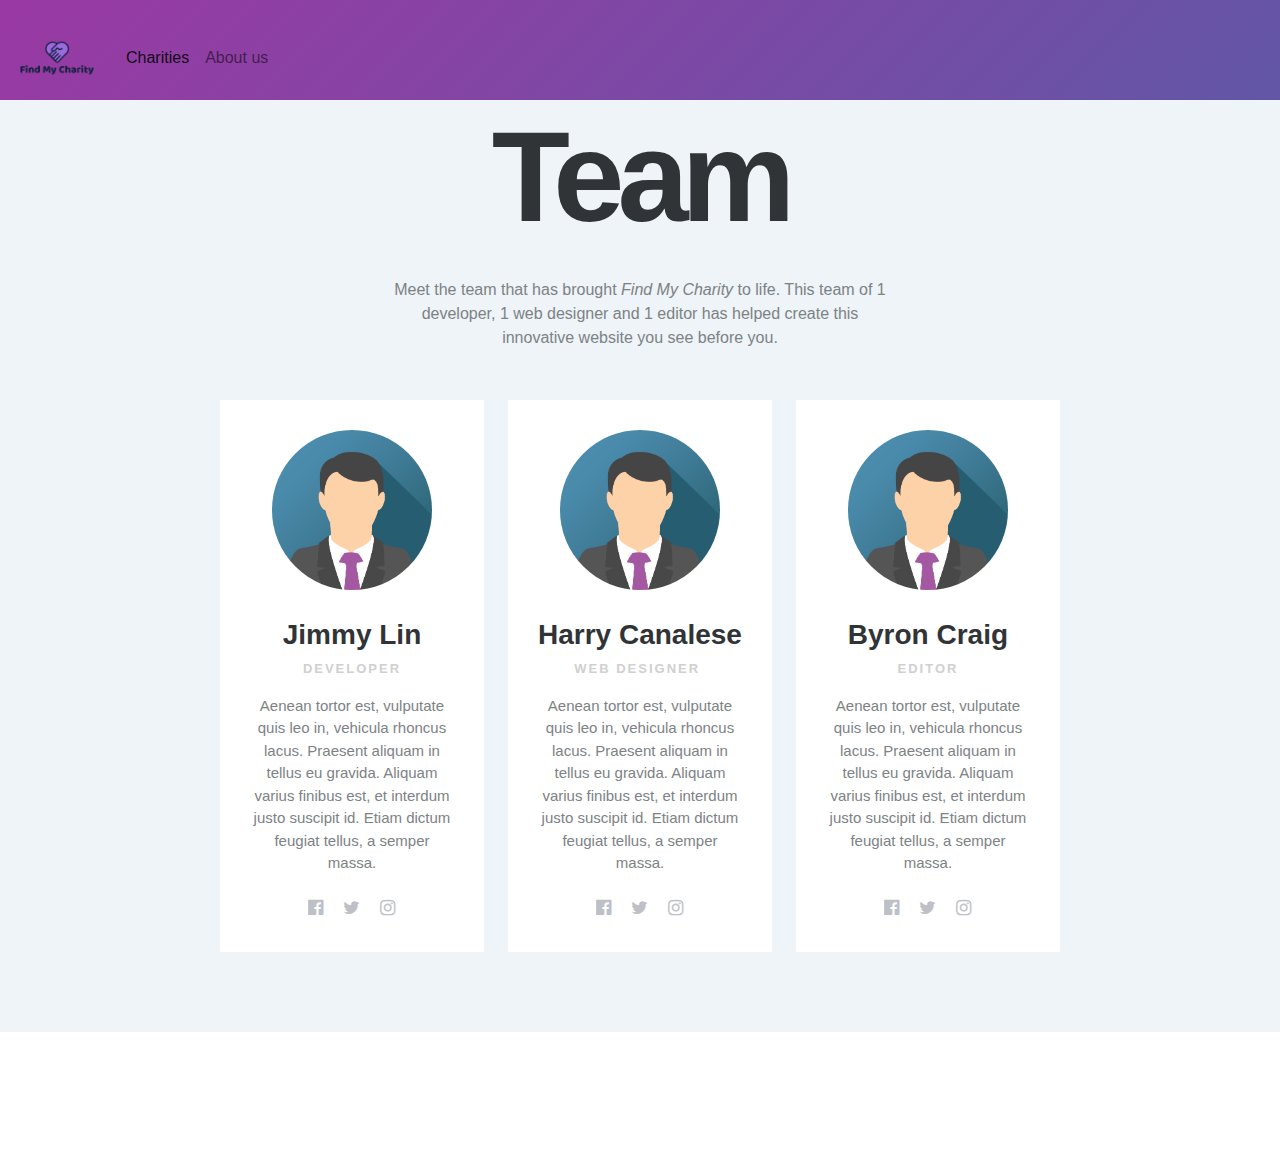
==== commit 6f9a07af: "updated" ====
--- a/about_us.html
+++ b/about_us.html
@@ -9,11 +9,10 @@
 </script>
 <meta name=”keywords” content=”find my charity, Find my charity, charity, charity near me, charity searcher, https://jlin137-dev.github.io/, charities, help finding charities, what charities to donate to, how to donate to charity, charities near me, locate charity, located charities” />
 </head><body><nav class="navbar navbar-light navbar-expand-md" style="z-index:101;">
-    <div class="container-fluid"><a class="navbar-brand" href="#"><img id="logo" src="assets/img/logo.png" /></a><button data-toggle="collapse" data-target="#navcol-1" class="navbar-toggler"><span class="sr-only">Toggle navigation</span><span class="navbar-toggler-icon"></span></button>
+    <div class="container-fluid"><a class="navbar-brand" href="https://jlin137-dev.github.io/"><img id="logo" src="assets/img/logo.png" /></a><button data-toggle="collapse" data-target="#navcol-1" class="navbar-toggler"><span class="sr-only">Toggle navigation</span><span class="navbar-toggler-icon"></span></button>
         <div class="collapse navbar-collapse" id="navcol-1">
             <ul class="navbar-nav">
-                <li class="nav-item"><a class="nav-link active" href="#">Charities</a></li>
-                <li class="nav-item"><a class="nav-link active" href="#">What we do</a></li>
+                <li class="nav-item"><a class="nav-link active" href="charaties.html">Charities</a></li>
                 <li class="nav-item active"><a class="nav-link" href="about_us.html">About us</a></li>
             </ul>
         </div>
--- a/assets/css/styles.min.css
+++ b/assets/css/styles.min.css
@@ -1 +1 @@
-.highlight-phone{color:#313437;background-color:#eef4f7;padding:50px 0 55px;overflow:hidden}.highlight-phone p,.team-boxed p{color:#7d8285}.highlight-phone h2{font-weight:700;margin-bottom:35px;line-height:1.5;padding-top:0;margin-top:0;color:inherit}.highlight-phone .intro{font-size:18px;max-width:500px;line-height:1.5}.highlight-phone .intro p{margin-bottom:35px}.highlight-phone .intro .btn{padding:16px 32px;border:none;background:0 0;box-shadow:none;text-shadow:none;opacity:.9;text-transform:uppercase;font-weight:700;font-size:13px;letter-spacing:.4px;line-height:1}.highlight-phone .intro .btn:hover,.team-boxed .social a:hover{opacity:1}.highlight-phone .intro .btn:active{transform:translateY(1px)}.highlight-phone .intro .btn-primary{background-color:#055ada;color:#fff}.highlight-phone .phone-mockup{position:relative;max-width:260px;margin-top:-30px;margin-bottom:-230px;transform:rotate(-15deg)}.highlight-phone .phone-mockup img.device{width:100%;height:auto}.highlight-phone .phone-mockup .screen{position:absolute;width:94%;height:91%;top:1%;left:3%;border:1px solid #444;border-radius:20px;overflow:hidden;background:url(../../assets/img/screen-content-phone.jpg) center/cover;z-index:-1}.highlight-phone .phone-mockup .screen:before{content:'';background-color:#fff;position:absolute;width:70%;height:140%;top:-6%;right:-60%;transform:rotate(-19deg);opacity:.2}#center-text{font-size:8em}.center{margin:auto}.navigation-clean{background:#fff;padding-top:.75rem;padding-bottom:.75rem;color:#333;border-radius:0;box-shadow:none;border:none;margin-bottom:0}@media (min-width:768px){.navigation-clean{padding-top:1rem;padding-bottom:1rem}}.navigation-clean .navbar-brand{font-weight:700;color:inherit}.navigation-clean .navbar-brand:hover{color:#222}.navigation-clean .navbar-toggler{border-color:#ddd;color:#888}.navigation-clean .navbar-toggler:focus,.navigation-clean .navbar-toggler:hover{background:0 0}.navigation-clean .form-inline,.navigation-clean .navbar-collapse{border-top-color:#ddd}.navigation-clean.navbar-light .navbar-nav .nav-link.active,.navigation-clean.navbar-light .navbar-nav .nav-link.active:focus,.navigation-clean.navbar-light .navbar-nav .nav-link.active:hover{color:#8f8f8f;box-shadow:none;background:0 0;pointer-events:none}.navigation-clean.navbar .navbar-nav .nav-link{padding-left:18px;padding-right:18px}.navigation-clean.navbar-light .navbar-nav .nav-link{color:#465765}.navigation-clean.navbar-light .navbar-nav .nav-link:focus,.navigation-clean.navbar-light .navbar-nav .nav-link:hover{color:#37434d!important;background-color:transparent}.navigation-clean .navbar-nav>li>.dropdown-menu{margin-top:-5px;box-shadow:none;background-color:#fff;border-radius:2px}.navigation-clean .dropdown-menu .dropdown-item,.navigation-clean .dropdown-menu .dropdown-item:focus{line-height:2;color:#37434d}.navigation-clean .dropdown-menu .dropdown-item:focus,.navigation-clean .dropdown-menu .dropdown-item:hover{background:#eee;color:inherit}.clock{white-space:nowrap;position:absolute;top:10%;left:90%;transform:translateX(-50%) translateY(-50%);color:#fff;font-size:3em;font-family:Calibri;letter-spacing:7px}body,html{overflow-x:hidden;font-family:'Montserrat Alternates',sans-serif;color:#fff;width:100%;max-width:100%;height:auto!important;padding:0;margin:0}*,:after,:before{-webkit-tap-highlight-color:transparent;-webkit-tap-highlight-color:transparent;user-select:none;-webkit-user-select:none;-khtml-user-select:none;-moz-user-select:none;-ms-user-select:none;-o-user-select:none;box-sizing:border-box;-webkit-box-sizing:border-box;padding:0;margin:0}a,a:hover,a:visited{color:inherit;text-decoration:none}main{-webkit-animation:2s linear fadein;-moz-animation:2s linear fadein;-o-animation:2s linear fadein;-ms-animation:fadein linear 2s 1;animation:2s fadein;position:absolute;top:0;left:0;margin:0 auto;padding:0 26px;width:100%;height:100%;background:-moz-linear-gradient(-45deg,#9a39a3 0,#4167a8 100%);background:-webkit-gradient(left top,right bottom,color-stop(0,#9a39a3),color-stop(100%,#4167a8));background:-webkit-linear-gradient(-45deg,#9a39a3 0,#4167a8 100%);background:-o-linear-gradient(-45deg,#9a39a3 0,#4167a8 100%);background:-ms-linear-gradient(-45deg,#9a39a3 0,#4167a8 100%);background:linear-gradient(135deg,#9a39a3 0,#4167a8 100%)}h1{display:block;margin:0 auto 25px;text-align:center;font-size:1.92em;font-weight:600;letter-spacing:-.055em}h2{display:block;margin:0 auto 60px;text-align:center;font-weight:400;font-size:1.25em;letter-spacing:-.015em}.container{position:relative;margin:calc(75px + 2vh + 2vw) auto 0;padding:0;width:100%;max-width:840px}.search-box{-webkit-animation:1s linear floatin;-moz-animation:1s linear floatin;-o-animation:1s linear floatin;-ms-animation:floatin linear 1s 1;animation:1s floatin;position:relative;width:100%;max-width:360px;height:60px;border-radius:120px;margin:0 auto}.go-icon,.search-icon{position:absolute;top:0;height:60px;width:86px;line-height:61px;text-align:center}.search-icon{left:0;pointer-events:none;font-size:1.22em;will-change:transform;transform:rotate(0);-webkit-transform:rotate(0);-moz-transform:rotate(0);-o-transform:rotate(0);transform-origin:center center;-webkit-transform-origin:center center;-moz-transform-origin:center center;-o-transform-origin:center center;transition:transform .4s cubic-bezier(.19,1,.22,1) 220ms;-webkit-transition:transform .4s cubic-bezier(.19,1,.22,1) 220ms;-moz-transition:transform .4s cubic-bezier(.19,1,.22,1) 220ms;-o-transition:transform .4s cubic-bezier(.19,1,.22,1) 220ms}.si-rotate{transform:rotate(45deg);-webkit-transform:rotate(45deg);-moz-transform:rotate(45deg);-o-transform:rotate(0)}.go-icon{right:0;pointer-events:none;font-size:1.38em;will-change:opacity;cursor:default;opacity:0;transform:rotate(45deg);-webkit-transform:rotate(45deg);-moz-transform:rotate(45deg);-o-transform:rotate(45deg);transition:opacity 190ms ease-out,transform 260ms cubic-bezier(.19,1,.22,1);-webkit-transition:opacity 190ms ease-out,transform 260ms cubic-bezier(.19,1,.22,1);-moz-transition:opacity 190ms ease-out,transform 260ms cubic-bezier(.19,1,.22,1);-o-transition:opacity 190ms ease-out,transform 260ms cubic-bezier(.19,1,.22,1)}.go-in{opacity:1;pointer-events:all;cursor:pointer;transform:rotate(0);-webkit-transform:rotate(0);-moz-transform:rotate(0);-o-transform:rotate(0);transition:opacity 190ms ease-out,transform 260ms cubic-bezier(.19,1,.22,1) 20ms;-webkit-transition:opacity 190ms ease-out,transform 260ms cubic-bezier(.19,1,.22,1) 20ms;-moz-transition:opacity 190ms ease-out,transform 260ms cubic-bezier(.19,1,.22,1) 20ms;-o-transition:opacity 190ms ease-out,transform 260ms cubic-bezier(.19,1,.22,1) 20ms}.search-border{display:block;width:100%;max-width:360px;height:60px}.border{fill:none;stroke:#fff;stroke-width:5;stroke-miterlimit:10;stroke-dasharray:740;stroke-dashoffset:0;transition:stroke-dashoffset .4s cubic-bezier(.6,.040,.735,.99);-webkit-transition:stroke-dashoffset .4s cubic-bezier(.6,.040,.735,.99);-moz-transition:stroke-dashoffset .4s cubic-bezier(.6,.040,.735,.99);-o-transition:stroke-dashoffset .4s cubic-bezier(.6,.040,.735,.99)}.border-searching .border{stroke-dasharray:740;stroke-dashoffset:459;transition:stroke-dashoffset 650ms cubic-bezier(.755,.15,.205,1);-webkit-transition:stroke-dashoffset 650ms cubic-bezier(.755,.15,.205,1);-moz-transition:stroke-dashoffset 650ms cubic-bezier(.755,.15,.205,1);-o-transition:stroke-dashoffset 650ms cubic-bezier(.755,.15,.205,1)}#search{font-family:'Montserrat Alternates',sans-serif;position:absolute;top:0;left:0;width:100%;height:100%;border-radius:120px;border:none;background:rgba(255,255,255,0);padding:0 68px;color:#fff;font-size:1.32em;font-weight:400;letter-spacing:-.015em;outline:0}#search::-webkit-input-placeholder{color:#fff}#search::-moz-placeholder{color:#fff}#search:-ms-input-placeholder{color:#fff}#search:-moz-placeholder{color:#fff}#search::-moz-selection{color:#fff;background:rgba(0,0,0,.25)}#search::selection{color:#fff;background:rgba(0,0,0,.25)}.title{font-size:5em}@keyframes fadein{from{opacity:0}to{opacity:1}}@keyframes floatin{from{top:150px}to{top:0}}#logo{width:10vh}.center{width:400px;padding:10px;position:absolute;left:30vw}.team-boxed{z-index:101;position:relative;top:-15vh;color:#313437;background-color:#eef4f7}.team-boxed h2{font-weight:700;margin-bottom:40px;padding-top:40px;color:inherit}@media (max-width:767px){.highlight-phone{text-align:center}.highlight-phone .intro{max-width:none}.team-boxed h2{margin-bottom:25px;padding-top:25px;font-size:24px}}.team-boxed .intro{position:relative;font-size:16px;max-width:500px;margin:0 auto}.team-boxed .intro p{margin-bottom:0}.team-boxed .people{padding:50px 0}.team-boxed .item{text-align:center}.team-boxed .item .box{text-align:center;padding:30px;background-color:#fff;margin-bottom:30px}.team-boxed .item .name{font-weight:700;margin-top:28px;margin-bottom:8px;color:inherit}.team-boxed .item .title{text-transform:uppercase;font-weight:700;color:#d0d0d0;letter-spacing:2px;font-size:13px}.team-boxed .item .description{font-size:15px;margin-top:15px;margin-bottom:20px}.team-boxed .item img{max-width:160px}.team-boxed .social{font-size:18px;color:#a2a8ae}.team-boxed .social a{color:inherit;margin:0 10px;display:inline-block;opacity:.7}+.highlight-phone{color:#313437;background-color:#eef4f7;padding:50px 0 55px;overflow:hidden}.highlight-phone p,.team-boxed p{color:#7d8285}.highlight-phone h2{font-weight:700;margin-bottom:35px;line-height:1.5;padding-top:0;margin-top:0;color:inherit}.highlight-phone .intro{font-size:18px;max-width:500px;line-height:1.5}.highlight-phone .intro p{margin-bottom:35px}.highlight-phone .intro .btn{padding:16px 32px;border:none;background:0 0;box-shadow:none;text-shadow:none;opacity:.9;text-transform:uppercase;font-weight:700;font-size:13px;letter-spacing:.4px;line-height:1}.highlight-phone .intro .btn:hover,.team-boxed .social a:hover{opacity:1}.highlight-phone .intro .btn:active{transform:translateY(1px)}.highlight-phone .intro .btn-primary{background-color:#055ada;color:#fff}.highlight-phone .phone-mockup{position:relative;max-width:260px;margin-top:-30px;margin-bottom:-230px;transform:rotate(-15deg)}.highlight-phone .phone-mockup img.device{width:100%;height:auto}.highlight-phone .phone-mockup .screen{position:absolute;width:94%;height:91%;top:1%;left:3%;border:1px solid #444;border-radius:20px;overflow:hidden;background:url(../../assets/img/screen-content-phone.jpg) center/cover;z-index:-1}.highlight-phone .phone-mockup .screen:before{content:'';background-color:#fff;position:absolute;width:70%;height:140%;top:-6%;right:-60%;transform:rotate(-19deg);opacity:.2}#center-text{font-size:8em}.center{margin:0 30%;width:40%}.navigation-clean{background:#fff;padding-top:.75rem;padding-bottom:.75rem;color:#333;border-radius:0;box-shadow:none;border:none;margin-bottom:0}@media (min-width:768px){.navigation-clean{padding-top:1rem;padding-bottom:1rem}}.navigation-clean .navbar-brand{font-weight:700;color:inherit}.navigation-clean .navbar-brand:hover{color:#222}.navigation-clean .navbar-toggler{border-color:#ddd;color:#888}.navigation-clean .navbar-toggler:focus,.navigation-clean .navbar-toggler:hover{background:0 0}.navigation-clean .form-inline,.navigation-clean .navbar-collapse{border-top-color:#ddd}.navigation-clean.navbar-light .navbar-nav .nav-link.active,.navigation-clean.navbar-light .navbar-nav .nav-link.active:focus,.navigation-clean.navbar-light .navbar-nav .nav-link.active:hover{color:#8f8f8f;box-shadow:none;background:0 0;pointer-events:none}.navigation-clean.navbar .navbar-nav .nav-link{padding-left:18px;padding-right:18px}.navigation-clean.navbar-light .navbar-nav .nav-link{color:#465765}.navigation-clean.navbar-light .navbar-nav .nav-link:focus,.navigation-clean.navbar-light .navbar-nav .nav-link:hover{color:#37434d!important;background-color:transparent}.navigation-clean .navbar-nav>li>.dropdown-menu{margin-top:-5px;box-shadow:none;background-color:#fff;border-radius:2px}.navigation-clean .dropdown-menu .dropdown-item,.navigation-clean .dropdown-menu .dropdown-item:focus{line-height:2;color:#37434d}.navigation-clean .dropdown-menu .dropdown-item:focus,.navigation-clean .dropdown-menu .dropdown-item:hover{background:#eee;color:inherit}.clock{white-space:nowrap;position:absolute;top:10%;left:90%;transform:translateX(-50%) translateY(-50%);color:#fff;font-size:3em;font-family:Calibri;letter-spacing:7px}body,html{overflow-x:hidden;font-family:'Montserrat Alternates',sans-serif;color:#fff;width:100%;max-width:100%;height:auto!important;padding:0;margin:0}*,:after,:before{-webkit-tap-highlight-color:transparent;-webkit-tap-highlight-color:transparent;user-select:none;-webkit-user-select:none;-khtml-user-select:none;-moz-user-select:none;-ms-user-select:none;-o-user-select:none;box-sizing:border-box;-webkit-box-sizing:border-box;padding:0;margin:0}a,a:hover,a:visited{color:inherit;text-decoration:none}main{-webkit-animation:2s linear fadein;-moz-animation:2s linear fadein;-o-animation:2s linear fadein;-ms-animation:fadein linear 2s 1;animation:2s fadein;position:absolute;top:0;left:0;margin:0 auto;padding:0 26px;width:100%;height:100%;background:-moz-linear-gradient(-45deg,#9a39a3 0,#4167a8 100%);background:-webkit-gradient(left top,right bottom,color-stop(0,#9a39a3),color-stop(100%,#4167a8));background:-webkit-linear-gradient(-45deg,#9a39a3 0,#4167a8 100%);background:-o-linear-gradient(-45deg,#9a39a3 0,#4167a8 100%);background:-ms-linear-gradient(-45deg,#9a39a3 0,#4167a8 100%);background:linear-gradient(135deg,#9a39a3 0,#4167a8 100%)}h1{display:block;margin:0 auto 25px;text-align:center;font-size:1.92em;font-weight:600;letter-spacing:-.055em}h2{display:block;margin:0 auto 60px;text-align:center;font-weight:400;font-size:1.25em;letter-spacing:-.015em}.container{position:relative;margin:calc(75px + 2vh + 2vw) auto 0;padding:0;width:100%;max-width:840px}.search-box{-webkit-animation:1s linear floatin;-moz-animation:1s linear floatin;-o-animation:1s linear floatin;-ms-animation:floatin linear 1s 1;animation:1s floatin;position:relative;width:100%;max-width:360px;height:60px;border-radius:120px;margin:0 auto}.go-icon,.search-icon{position:absolute;top:0;height:60px;width:86px;line-height:61px;text-align:center}.search-icon{left:0;pointer-events:none;font-size:1.22em;will-change:transform;transform:rotate(0);-webkit-transform:rotate(0);-moz-transform:rotate(0);-o-transform:rotate(0);transform-origin:center center;-webkit-transform-origin:center center;-moz-transform-origin:center center;-o-transform-origin:center center;transition:transform .4s cubic-bezier(.19,1,.22,1) 220ms;-webkit-transition:transform .4s cubic-bezier(.19,1,.22,1) 220ms;-moz-transition:transform .4s cubic-bezier(.19,1,.22,1) 220ms;-o-transition:transform .4s cubic-bezier(.19,1,.22,1) 220ms}.si-rotate{transform:rotate(45deg);-webkit-transform:rotate(45deg);-moz-transform:rotate(45deg);-o-transform:rotate(0)}.go-icon{right:0;pointer-events:none;font-size:1.38em;will-change:opacity;cursor:default;opacity:0;transform:rotate(45deg);-webkit-transform:rotate(45deg);-moz-transform:rotate(45deg);-o-transform:rotate(45deg);transition:opacity 190ms ease-out,transform 260ms cubic-bezier(.19,1,.22,1);-webkit-transition:opacity 190ms ease-out,transform 260ms cubic-bezier(.19,1,.22,1);-moz-transition:opacity 190ms ease-out,transform 260ms cubic-bezier(.19,1,.22,1);-o-transition:opacity 190ms ease-out,transform 260ms cubic-bezier(.19,1,.22,1)}.go-in{opacity:1;pointer-events:all;cursor:pointer;transform:rotate(0);-webkit-transform:rotate(0);-moz-transform:rotate(0);-o-transform:rotate(0);transition:opacity 190ms ease-out,transform 260ms cubic-bezier(.19,1,.22,1) 20ms;-webkit-transition:opacity 190ms ease-out,transform 260ms cubic-bezier(.19,1,.22,1) 20ms;-moz-transition:opacity 190ms ease-out,transform 260ms cubic-bezier(.19,1,.22,1) 20ms;-o-transition:opacity 190ms ease-out,transform 260ms cubic-bezier(.19,1,.22,1) 20ms}.search-border{display:block;width:100%;max-width:360px;height:60px}.border{fill:none;stroke:#fff;stroke-width:5;stroke-miterlimit:10;stroke-dasharray:740;stroke-dashoffset:0;transition:stroke-dashoffset .4s cubic-bezier(.6,.040,.735,.99);-webkit-transition:stroke-dashoffset .4s cubic-bezier(.6,.040,.735,.99);-moz-transition:stroke-dashoffset .4s cubic-bezier(.6,.040,.735,.99);-o-transition:stroke-dashoffset .4s cubic-bezier(.6,.040,.735,.99)}.border-searching .border{stroke-dasharray:740;stroke-dashoffset:459;transition:stroke-dashoffset 650ms cubic-bezier(.755,.15,.205,1);-webkit-transition:stroke-dashoffset 650ms cubic-bezier(.755,.15,.205,1);-moz-transition:stroke-dashoffset 650ms cubic-bezier(.755,.15,.205,1);-o-transition:stroke-dashoffset 650ms cubic-bezier(.755,.15,.205,1)}#search{font-family:'Montserrat Alternates',sans-serif;position:absolute;top:0;left:0;width:100%;height:100%;border-radius:120px;border:none;background:rgba(255,255,255,0);padding:0 68px;color:#fff;font-size:1.32em;font-weight:400;letter-spacing:-.015em;outline:0}#search::-webkit-input-placeholder{color:#fff}#search::-moz-placeholder{color:#fff}#search:-ms-input-placeholder{color:#fff}#search:-moz-placeholder{color:#fff}#search::-moz-selection{color:#fff;background:rgba(0,0,0,.25)}#search::selection{color:#fff;background:rgba(0,0,0,.25)}.title{font-size:5em}@keyframes fadein{from{opacity:0}to{opacity:1}}@keyframes floatin{from{top:150px}to{top:0}}#logo{width:10vh}.linkbutton{position:absolute;margin:0 30%;display:block;z-index:1;width:40%;top:65vh}#charimg{height:25vh;width:25vw;position:absolute;left:20%;top:35vh}.team-boxed{z-index:101;position:relative;top:-15vh;color:#313437;background-color:#eef4f7}.team-boxed h2{font-weight:700;margin-bottom:40px;padding-top:40px;color:inherit}@media (max-width:767px){.highlight-phone{text-align:center}.highlight-phone .intro{max-width:none}.team-boxed h2{margin-bottom:25px;padding-top:25px;font-size:24px}}.team-boxed .intro{position:relative;font-size:16px;max-width:500px;margin:0 auto}.team-boxed .intro p{margin-bottom:0}.team-boxed .people{padding:50px 0}.team-boxed .item{text-align:center}.team-boxed .item .box{text-align:center;padding:30px;background-color:#fff;margin-bottom:30px}.team-boxed .item .name{font-weight:700;margin-top:28px;margin-bottom:8px;color:inherit}.team-boxed .item .title{text-transform:uppercase;font-weight:700;color:#d0d0d0;letter-spacing:2px;font-size:13px}.team-boxed .item .description{font-size:15px;margin-top:15px;margin-bottom:20px}.team-boxed .item img{max-width:160px}.team-boxed .social{font-size:18px;color:#a2a8ae}.team-boxed .social a{color:inherit;margin:0 10px;display:inline-block;opacity:.7}